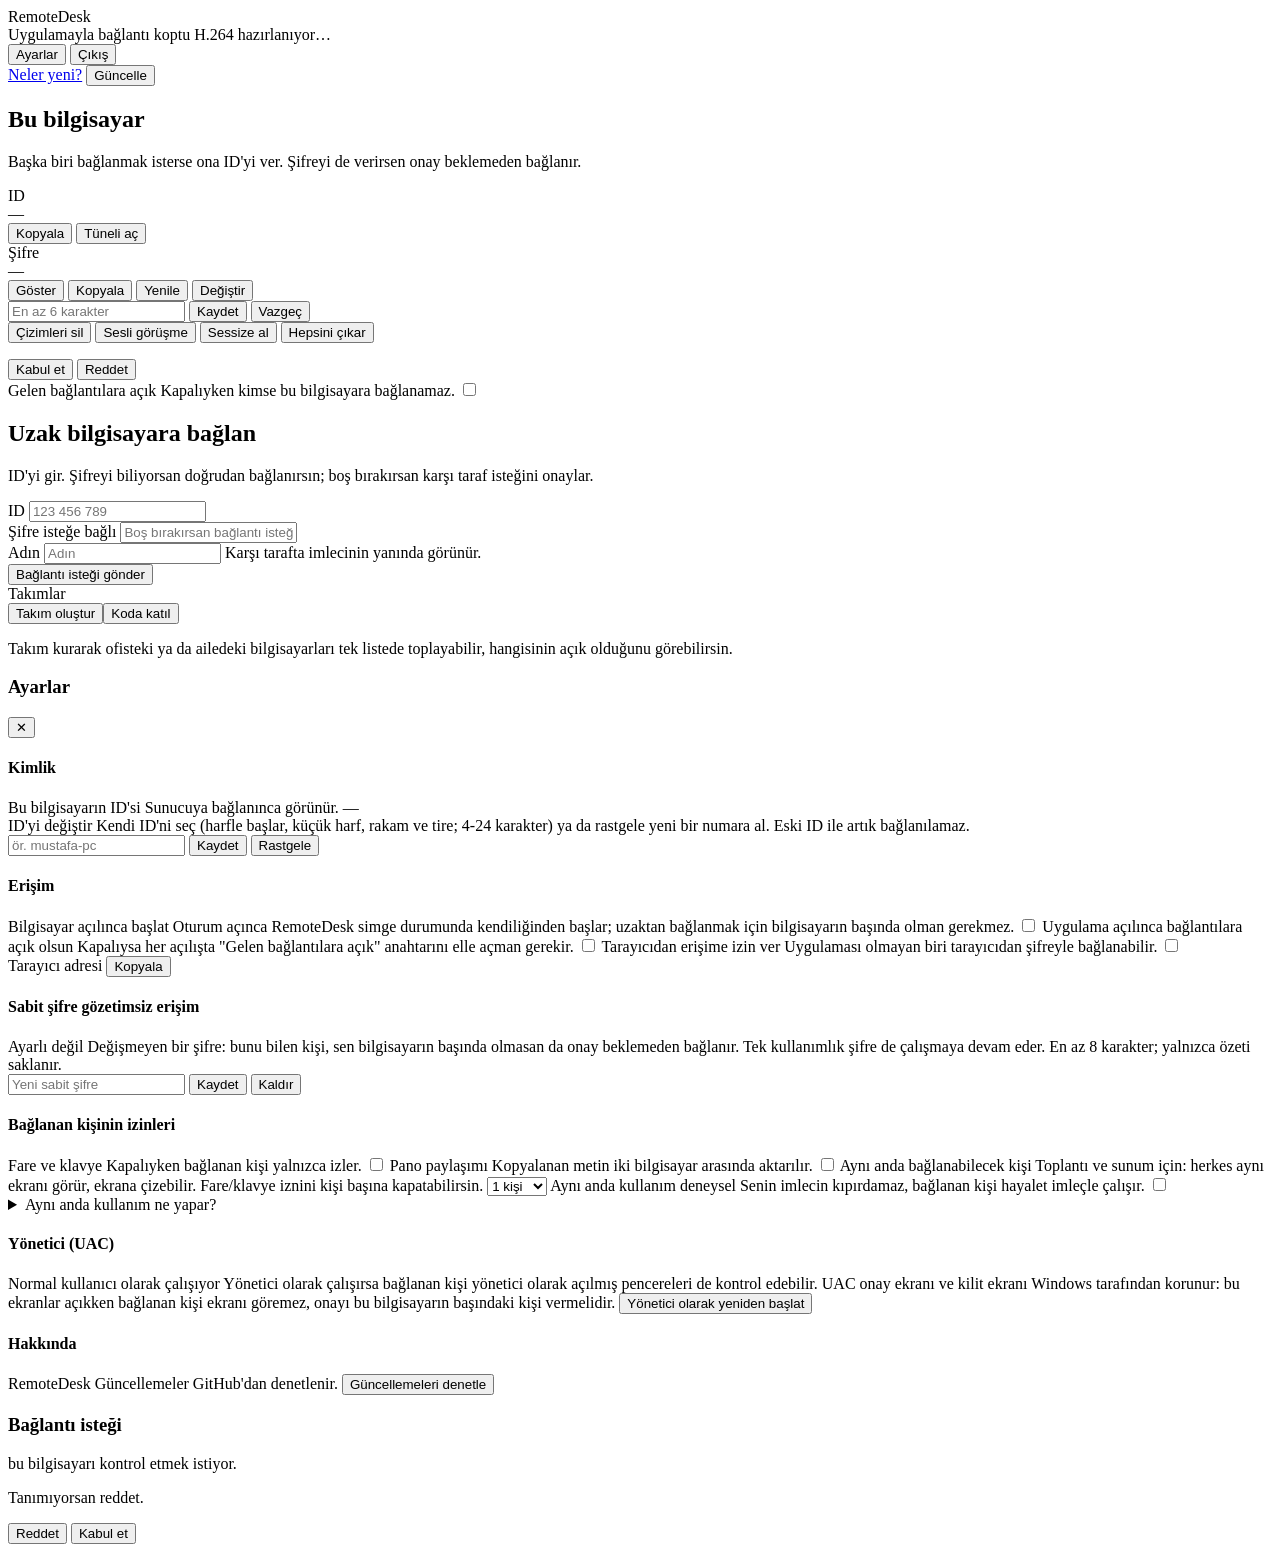
==== web/index.html @ 8ed0c0fc "Bilgisayar açılınca başlat ayarı (Windows: kullanıcı Run anahtarı, macOS: LaunchAgent; simge durumun" ====
<!doctype html>
<html lang="tr">
<head>
  <meta charset="utf-8">
  <meta name="viewport" content="width=device-width, initial-scale=1">
  <title>RemoteDesk</title>
  <link rel="stylesheet" href="style.css">
  <script src="titlebar.js"></script>
</head>
<body class="app">
  <header class="top" data-titlebar>
    <div class="brand"><span class="logo"></span>RemoteDesk</div>
    <div class="top-status">
      <span class="pill"><span id="tunDot" class="dot busy"></span><span id="tunMsg">Başlatılıyor…</span></span>
      <span class="pill"><span id="vidDot" class="dot busy"></span><span id="vidMsg">H.264 hazırlanıyor…</span></span>
    </div>
    <button id="openSettings" class="small">Ayarlar</button>
    <button id="quit" class="ghost small">Çıkış</button>
  </header>

  <div id="updateBar" class="updbar hidden">
    <span id="updText"></span>
    <span class="spacer"></span>
    <a id="updNotes" href="#" target="_blank" rel="noopener">Neler yeni?</a>
    <button id="updInstall" class="primary small">Güncelle</button>
  </div>

  <main class="grid">
    <!-- ---- bu bilgisayar ---- -->
    <section class="card">
      <div class="card-head">
        <h2>Bu bilgisayar</h2>
        <p>Başka biri bağlanmak isterse ona ID'yi ver. Şifreyi de verirsen onay beklemeden bağlanır.</p>
      </div>

      <div class="cred">
        <div class="cred-label">ID</div>
        <div class="cred-row">
          <span id="myId" class="cred-value mono">—</span>
          <div class="cred-actions">
            <button class="small" id="idCopy">Kopyala</button>
            <button class="small" id="tunBtn">Tüneli aç</button>
          </div>
        </div>
        <div id="idHint" class="hint"></div>
      </div>

      <div class="cred">
        <div class="cred-label">Şifre</div>
        <div class="cred-row">
          <span id="myPw" class="cred-value mono">—</span>
          <div class="cred-actions">
            <button class="small" id="pwShow">Göster</button>
            <button class="small" id="pwCopy">Kopyala</button>
            <button class="small" id="pwNew" title="Yeni rastgele şifre üret">Yenile</button>
            <button class="small" id="pwEdit" title="Kendi şifreni belirle">Değiştir</button>
          </div>
        </div>
        <form id="pwForm" class="pwform hidden">
          <input id="pwInput" type="text" minlength="6" placeholder="En az 6 karakter" autocomplete="off">
          <button class="primary small" type="submit">Kaydet</button>
          <button class="ghost small" type="button" id="pwCancel">Vazgeç</button>
        </form>
      </div>

      <div id="warnings"></div>

      <div id="sessionBox" class="session hidden">
        <div class="session-head">
          <span class="dot ok"></span>
          <span id="sessTitle" class="session-title"></span>
          <span class="spacer"></span>
          <button id="inkClear" class="small" title="Bağlananların ekrana çizdiklerini sil">Çizimleri sil</button>
          <button id="hCall" class="small" title="Bağlı herkesle sesli konuş (toplantı)">Sesli görüşme</button>
          <button id="hMute" class="small hidden">Sessize al</button>
          <button id="kick" class="danger small">Hepsini çıkar</button>
        </div>
        <ul id="sessList" class="sess-list"></ul>
        <div id="hCallBar" class="callbar inbox hidden">
          <span id="hCallText"></span>
          <span class="spacer"></span>
          <span class="call-btns"><button id="hAccept" class="primary small">Kabul et</button>
          <button id="hReject" class="small">Reddet</button></span>
        </div>
      </div>

      <div class="rows">
        <label class="row">
          <span class="row-text">
            <span class="row-title">Gelen bağlantılara açık</span>
            <span class="row-hint" id="onlineHint">Kapalıyken kimse bu bilgisayara bağlanamaz.</span>
          </span>
          <input type="checkbox" class="switch" id="online">
        </label>
      </div>
    </section>

    <!-- ---- uzak bilgisayar ---- -->
    <section class="card">
      <div class="card-head">
        <h2>Uzak bilgisayara bağlan</h2>
        <p>ID'yi gir. Şifreyi biliyorsan doğrudan bağlanırsın; boş bırakırsan karşı taraf isteğini onaylar.</p>
      </div>
      <form id="connectForm" class="form" autocomplete="off">
        <div class="field">
          <label for="remoteId">ID</label>
          <input id="remoteId" type="text" placeholder="123 456 789" spellcheck="false" required>
        </div>
        <div class="field">
          <label for="remotePw">Şifre <span class="opt">isteğe bağlı</span></label>
          <input id="remotePw" type="password" placeholder="Boş bırakırsan bağlantı isteği gider" autocomplete="off">
        </div>
        <div class="field">
          <label for="myName">Adın</label>
          <input id="myName" type="text" maxlength="32" spellcheck="false" placeholder="Adın">
          <span class="hint">Karşı tarafta imlecinin yanında görünür.</span>
        </div>
        <button class="primary block" type="submit" id="connectBtn">Bağlantı isteği gönder</button>
        <div id="connectErr" class="error-text"></div>
      </form>
      <div id="peers" class="peers"></div>
    </section>
  </main>

  <!-- ---- ayarlar ---- -->
  <div id="settings" class="modal hidden">
    <div class="dialog sheet" role="dialog" aria-labelledby="setTitle">
      <div class="sheet-head">
        <h3 id="setTitle">Ayarlar</h3>
        <button id="closeSettings" class="icon" title="Kapat (Esc)">✕</button>
      </div>
      <div class="sheet-body">

        <section class="set">
          <h4>Kimlik</h4>
          <div class="rows">
            <div class="row static">
              <span class="row-text">
                <span class="row-title">Bu bilgisayarın ID'si</span>
                <span class="row-hint" id="setIdHint">Sunucuya bağlanınca görünür.</span>
              </span>
              <span id="setId" class="mono strong">—</span>
            </div>
            <form class="row static col" id="renameForm">
              <span class="row-text">
                <span class="row-title">ID'yi değiştir</span>
                <span class="row-hint">Kendi ID'ni seç (harfle başlar, küçük harf, rakam ve tire; 4-24 karakter) ya da rastgele yeni bir numara al. Eski ID ile artık bağlanılamaz.</span>
              </span>
              <div class="inline">
                <input id="renameInput" type="text" placeholder="ör. mustafa-pc" spellcheck="false" autocomplete="off" maxlength="24">
                <button class="small" type="submit">Kaydet</button>
                <button class="small ghost" type="button" id="renameRandom">Rastgele</button>
              </div>
            </form>
          </div>
        </section>

        <section class="set">
          <h4>Erişim</h4>
          <div class="rows">
            <label class="row">
              <span class="row-text">
                <span class="row-title">Bilgisayar açılınca başlat</span>
                <span class="row-hint">Oturum açınca RemoteDesk simge durumunda kendiliğinden başlar; uzaktan bağlanmak için bilgisayarın başında olman gerekmez.</span>
              </span>
              <input type="checkbox" class="switch" id="autoStart">
            </label>
            <label class="row">
              <span class="row-text">
                <span class="row-title">Uygulama açılınca bağlantılara açık olsun</span>
                <span class="row-hint">Kapalıysa her açılışta "Gelen bağlantılara açık" anahtarını elle açman gerekir.</span>
              </span>
              <input type="checkbox" class="switch" id="onlineAtStart">
            </label>
            <label class="row">
              <span class="row-text">
                <span class="row-title">Tarayıcıdan erişime izin ver</span>
                <span class="row-hint" id="browserHint">Uygulaması olmayan biri tarayıcıdan şifreyle bağlanabilir.</span>
              </span>
              <input type="checkbox" class="switch" id="allowBrowser">
            </label>
            <div class="row static hidden" id="browserLinkRow">
              <span class="row-text">
                <span class="row-title">Tarayıcı adresi</span>
                <span class="row-hint mono" id="browserLink"></span>
              </span>
              <button class="small" id="browserCopy" type="button">Kopyala</button>
            </div>
          </div>
        </section>

        <section class="set">
          <h4>Sabit şifre <span class="muted small-n">gözetimsiz erişim</span></h4>
          <div class="rows">
            <form class="row static col" id="fixedForm">
              <span class="row-text">
                <span class="row-title" id="fixedState">Ayarlı değil</span>
                <span class="row-hint">Değişmeyen bir şifre: bunu bilen kişi, sen bilgisayarın başında olmasan da onay beklemeden bağlanır. Tek kullanımlık şifre de çalışmaya devam eder. En az 8 karakter; yalnızca özeti saklanır.</span>
              </span>
              <div class="inline">
                <input id="fixedInput" type="password" placeholder="Yeni sabit şifre" autocomplete="new-password" minlength="8">
                <button class="small" type="submit" id="fixedSave">Kaydet</button>
                <button class="small danger hidden" type="button" id="fixedRemove">Kaldır</button>
              </div>
            </form>
          </div>
        </section>

        <section class="set">
          <h4>Bağlanan kişinin izinleri</h4>
          <div class="rows">
            <label class="row">
              <span class="row-text">
                <span class="row-title">Fare ve klavye</span>
                <span class="row-hint">Kapalıyken bağlanan kişi yalnızca izler.</span>
              </span>
              <input type="checkbox" class="switch" id="allowControl">
            </label>
            <label class="row">
              <span class="row-text">
                <span class="row-title">Pano paylaşımı</span>
                <span class="row-hint">Kopyalanan metin iki bilgisayar arasında aktarılır.</span>
              </span>
              <input type="checkbox" class="switch" id="allowClipboard">
            </label>
            <label class="row">
              <span class="row-text">
                <span class="row-title">Aynı anda bağlanabilecek kişi</span>
                <span class="row-hint">Toplantı ve sunum için: herkes aynı ekranı görür, ekrana çizebilir. Fare/klavye iznini kişi başına kapatabilirsin.</span>
              </span>
              <select id="maxViewers" class="compact">
                <option value="1">1 kişi</option>
                <option value="2">2 kişi</option>
                <option value="3">3 kişi</option>
                <option value="5">5 kişi</option>
                <option value="8">8 kişi</option>
                <option value="10">10 kişi</option>
              </select>
            </label>
            <label class="row">
              <span class="row-text">
                <span class="row-title">Aynı anda kullanım <span class="tag">deneysel</span></span>
                <span class="row-hint">Senin imlecin kıpırdamaz, bağlanan kişi hayalet imleçle çalışır.</span>
              </span>
              <input type="checkbox" class="switch" id="concurrent">
            </label>
          </div>
          <details class="explain">
            <summary>Aynı anda kullanım ne yapar?</summary>
            <p><b>Kapalıyken:</b> tek, ortak imleç vardır. Sen fareye veya klavyeye dokunduğun anda bağlanan kişinin girişi <b>1 saniye bekletilir</b> ve imlecinin nerede kaldığı adıyla gösterilir.</p>
            <p><b>Açıkken:</b> senin imlecin <b>hiç kıpırdamaz</b>. Bağlanan kişi ekranda adıyla birlikte kendi <b>hayalet imleciyle</b> çalışır; tıkladığı pencereye doğrudan komut gönderilir.</p>
            <p><b>Hayalet imleçle çalışanlar:</b> klasik uygulamalarda tıklama, yazı yazma, Enter / Backspace / ok tuşları, kaydırma.</p>
            <p><b>Çalışmayanlar:</b> tarayıcılar ve Electron uygulamaları, kısayollar, sürükleme, sağ tık menüleri, oyunlar, yönetici olarak çalışan programlar.</p>
          </details>
        </section>

        <section class="set" id="adminSection">
          <h4>Yönetici (UAC)</h4>
          <div class="rows">
            <div class="row static">
              <span class="row-text">
                <span class="row-title" id="adminState">Normal kullanıcı olarak çalışıyor</span>
                <span class="row-hint">Yönetici olarak çalışırsa bağlanan kişi yönetici olarak açılmış pencereleri de kontrol edebilir. UAC onay ekranı ve kilit ekranı Windows tarafından korunur: bu ekranlar açıkken bağlanan kişi ekranı göremez, onayı bu bilgisayarın başındaki kişi vermelidir.</span>
              </span>
              <button class="small" id="elevate" type="button">Yönetici olarak yeniden başlat</button>
            </div>
          </div>
        </section>

        <section class="set">
          <h4>Hakkında</h4>
          <div class="rows">
            <div class="row static">
              <span class="row-text">
                <span class="row-title">RemoteDesk <span id="appVersion"></span></span>
                <span class="row-hint" id="updState">Güncellemeler GitHub'dan denetlenir.</span>
              </span>
              <button class="small" id="updCheck" type="button">Güncellemeleri denetle</button>
            </div>
          </div>
        </section>
      </div>
    </div>
  </div>

  <div id="modal" class="modal hidden">
    <div class="dialog">
      <h3>Bağlantı isteği</h3>
      <p><b id="reqName"></b> <span id="reqRemote" class="muted mono"></span> bu bilgisayarı kontrol etmek istiyor.</p>
      <p class="muted">Tanımıyorsan reddet.</p>
      <div class="bar-timer"><div id="reqBar"></div></div>
      <div class="dialog-actions">
        <button id="reject">Reddet</button>
        <button id="accept" class="primary">Kabul et</button>
      </div>
    </div>
  </div>

  <div id="toast" class="toast"></div>
  <script src="rtc.js"></script>
  <script src="app.js"></script>
</body>
</html>
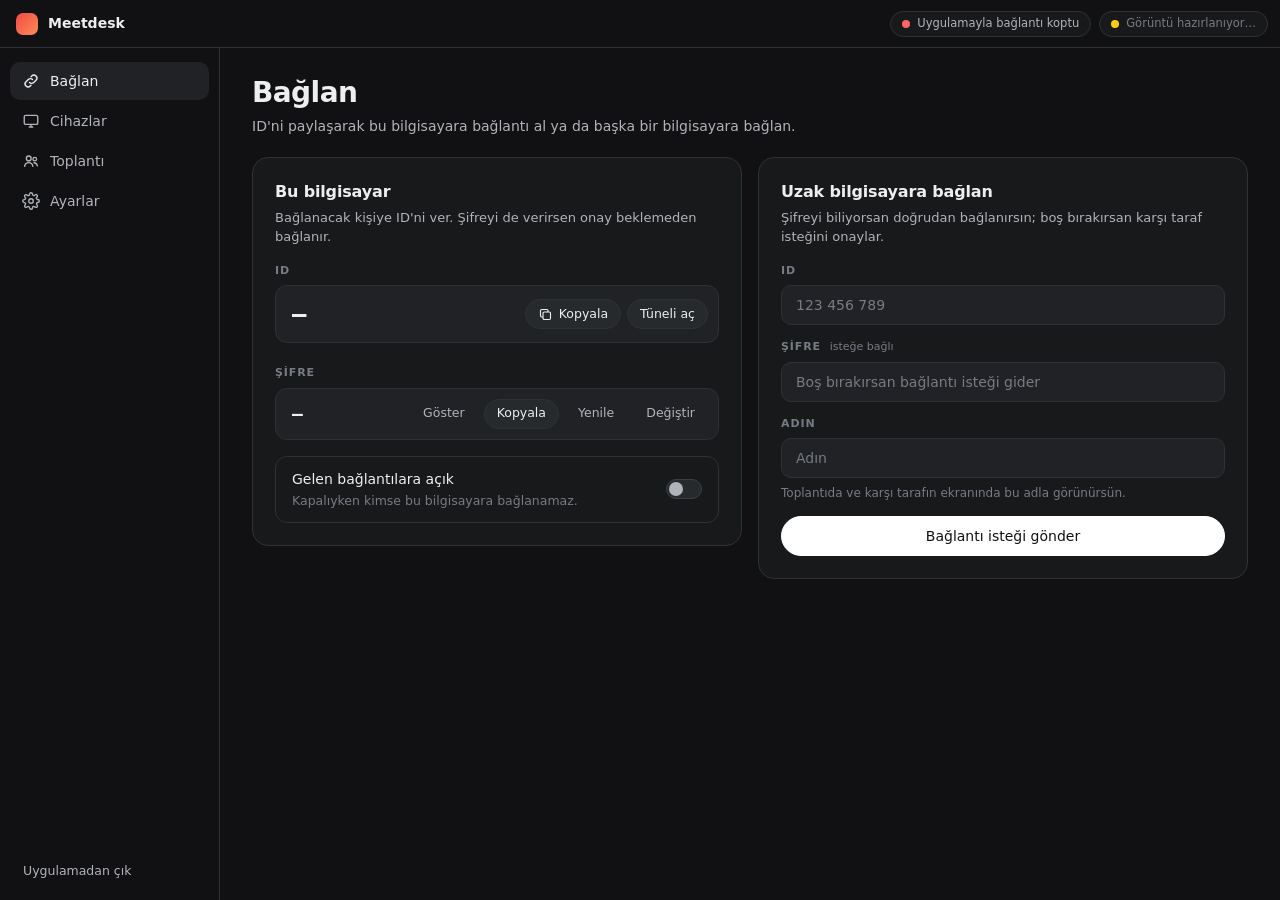
==== commit cb3d291c: "Arayüz yenilendi (Meetdesk): sol menülü düzen (Bağlan, Cihazlar, Toplantı, Ayarlar), dar pencerede a" ====
--- a/web/index.html
+++ b/web/index.html
@@ -3,289 +3,427 @@
 <head>
   <meta charset="utf-8">
   <meta name="viewport" content="width=device-width, initial-scale=1">
-  <title>RemoteDesk</title>
+  <title>Meetdesk</title>
   <link rel="stylesheet" href="style.css">
   <script src="titlebar.js"></script>
 </head>
 <body class="app">
+  <svg width="0" height="0" style="position:absolute" aria-hidden="true">
+    <defs>
+      <symbol id="i-link" viewBox="0 0 24 24"><path d="M10 14a4 4 0 005.66 0l3-3a4 4 0 00-5.66-5.66l-1 1M14 10a4 4 0 00-5.66 0l-3 3a4 4 0 005.66 5.66l1-1" fill="none" stroke="currentColor" stroke-width="1.8" stroke-linecap="round"/></symbol>
+      <symbol id="i-devices" viewBox="0 0 24 24"><g fill="none" stroke="currentColor" stroke-width="1.8" stroke-linejoin="round"><rect x="3" y="4.5" width="18" height="12" rx="2"/><path d="M9 20h6M12 16.5V20"/></g></symbol>
+      <symbol id="i-meet" viewBox="0 0 24 24"><g fill="none" stroke="currentColor" stroke-width="1.8" stroke-linecap="round"><circle cx="9" cy="8.5" r="3.2"/><path d="M3.5 19c.6-3 2.8-4.8 5.5-4.8s4.9 1.8 5.5 4.8"/><circle cx="17" cy="9.5" r="2.4"/><path d="M16 14.3c2.3.1 4 1.6 4.5 4.2"/></g></symbol>
+      <symbol id="i-gear" viewBox="0 0 24 24"><g fill="none" stroke="currentColor" stroke-width="1.8"><circle cx="12" cy="12" r="3"/><path d="M19.4 15a1.7 1.7 0 00.3 1.8l.1.1a2 2 0 11-2.8 2.8l-.1-.1a1.7 1.7 0 00-1.8-.3 1.7 1.7 0 00-1 1.5V21a2 2 0 11-4 0v-.1a1.7 1.7 0 00-1.1-1.5 1.7 1.7 0 00-1.8.3l-.1.1a2 2 0 11-2.8-2.8l.1-.1a1.7 1.7 0 00.3-1.8 1.7 1.7 0 00-1.5-1H3a2 2 0 110-4h.1a1.7 1.7 0 001.5-1.1 1.7 1.7 0 00-.3-1.8l-.1-.1a2 2 0 112.8-2.8l.1.1a1.7 1.7 0 001.8.3H9a1.7 1.7 0 001-1.5V3a2 2 0 114 0v.1a1.7 1.7 0 001 1.5 1.7 1.7 0 001.8-.3l.1-.1a2 2 0 112.8 2.8l-.1.1a1.7 1.7 0 00-.3 1.8V9a1.7 1.7 0 001.5 1H21a2 2 0 110 4h-.1a1.7 1.7 0 00-1.5 1z"/></g></symbol>
+      <symbol id="i-copy" viewBox="0 0 24 24"><g fill="none" stroke="currentColor" stroke-width="1.8"><rect x="8" y="8" width="12" height="12" rx="2"/><path d="M16 8V6a2 2 0 00-2-2H6a2 2 0 00-2 2v8a2 2 0 002 2h2"/></g></symbol>
+      <symbol id="i-send" viewBox="0 0 24 24"><path d="M4 12l16-8-6 16-2.5-6.5L4 12z" fill="none" stroke="currentColor" stroke-width="1.8" stroke-linejoin="round"/></symbol>
+      <symbol id="i-file" viewBox="0 0 24 24"><g fill="none" stroke="currentColor" stroke-width="1.8" stroke-linejoin="round"><path d="M14 3H7a2 2 0 00-2 2v14a2 2 0 002 2h10a2 2 0 002-2V8z"/><path d="M14 3v5h5M12 18v-6M9 15l3-3 3 3"/></g></symbol>
+      <symbol id="i-chat" viewBox="0 0 24 24"><path d="M20 15a2 2 0 01-2 2H8l-4 4V6a2 2 0 012-2h12a2 2 0 012 2z" fill="none" stroke="currentColor" stroke-width="1.8" stroke-linejoin="round"/></symbol>
+    </defs>
+  </svg>
+
   <header class="top" data-titlebar>
-    <div class="brand"><span class="logo"></span>RemoteDesk</div>
-    <div class="top-status">
-      <span class="pill"><span id="tunDot" class="dot busy"></span><span id="tunMsg">Başlatılıyor…</span></span>
-      <span class="pill"><span id="vidDot" class="dot busy"></span><span id="vidMsg">H.264 hazırlanıyor…</span></span>
-    </div>
-    <button id="openSettings" class="small">Ayarlar</button>
-    <button id="quit" class="ghost small">Çıkış</button>
+    <div class="brand"><span class="logo"></span>Meetdesk</div>
+    <span class="pill" id="netPill" title=""><span id="tunDot" class="dot busy"></span><span id="tunMsg">Başlatılıyor…</span></span>
+    <span class="pill subtle" id="vidPill"><span id="vidDot" class="dot busy"></span><span id="vidMsg">Görüntü hazırlanıyor…</span></span>
   </header>
 
-  <div id="updateBar" class="updbar hidden">
-    <span id="updText"></span>
-    <span class="spacer"></span>
-    <a id="updNotes" href="#" target="_blank" rel="noopener">Neler yeni?</a>
-    <button id="updInstall" class="primary small">Güncelle</button>
+  <div class="shell">
+    <nav class="side" aria-label="Bölümler">
+      <a href="#home" class="nav" data-page="home"><svg><use href="#i-link"/></svg><span>Bağlan</span></a>
+      <a href="#devices" class="nav" data-page="devices"><svg><use href="#i-devices"/></svg><span>Cihazlar</span></a>
+      <a href="#meeting" class="nav" data-page="meeting"><svg><use href="#i-meet"/></svg><span>Toplantı</span><b id="navMeetCount" class="count hidden"></b></a>
+      <a href="#settings" class="nav" data-page="settings"><svg><use href="#i-gear"/></svg><span>Ayarlar</span><b id="navUpd" class="count dot-count hidden"></b></a>
+      <div class="side-foot">
+        <button id="quit" class="ghost small" type="button">Uygulamadan çık</button>
+      </div>
+    </nav>
+
+    <main class="content">
+      <div id="updateBar" class="updbar hidden">
+        <span id="updText"></span>
+        <span class="spacer"></span>
+        <a id="updNotes" href="#" target="_blank" rel="noopener">Neler yeni?</a>
+        <button id="updInstall" class="primary small">Güncelle</button>
+      </div>
+
+      <!-- ================= BAĞLAN ================= -->
+      <section class="page" id="page-home">
+        <div class="page-head">
+          <div>
+            <h1>Bağlan</h1>
+            <p class="lead">ID'ni paylaşarak bu bilgisayara bağlantı al ya da başka bir bilgisayara bağlan.</p>
+          </div>
+        </div>
+        <div class="cols">
+          <section class="card">
+            <div class="card-head">
+              <div>
+                <h2>Bu bilgisayar</h2>
+                <p>Bağlanacak kişiye ID'ni ver. Şifreyi de verirsen onay beklemeden bağlanır.</p>
+              </div>
+            </div>
+            <div class="cred">
+              <div class="cred-label">ID</div>
+              <div class="cred-row big">
+                <span id="myId" class="cred-value mono">—</span>
+                <div class="cred-actions">
+                  <button class="small" id="idCopy" title="ID'yi kopyala"><svg class="ic"><use href="#i-copy"/></svg>Kopyala</button>
+                  <button class="small" id="tunBtn">Tüneli aç</button>
+                </div>
+              </div>
+              <div id="idHint" class="hint"></div>
+            </div>
+            <div class="cred">
+              <div class="cred-label">Şifre</div>
+              <div class="cred-row">
+                <span id="myPw" class="cred-value mono">—</span>
+                <div class="cred-actions">
+                  <button class="small ghost" id="pwShow">Göster</button>
+                  <button class="small" id="pwCopy">Kopyala</button>
+                  <button class="small ghost" id="pwNew" title="Yeni rastgele şifre üret">Yenile</button>
+                  <button class="small ghost" id="pwEdit" title="Kendi şifreni belirle">Değiştir</button>
+                </div>
+              </div>
+              <form id="pwForm" class="pwform hidden">
+                <input id="pwInput" type="text" minlength="6" placeholder="En az 6 karakter" autocomplete="off">
+                <button class="primary small" type="submit">Kaydet</button>
+                <button class="ghost small" type="button" id="pwCancel">Vazgeç</button>
+              </form>
+            </div>
+            <div id="warnings"></div>
+            <div class="rows">
+              <label class="row">
+                <span class="row-text">
+                  <span class="row-title">Gelen bağlantılara açık</span>
+                  <span class="row-hint" id="onlineHint">Kapalıyken kimse bu bilgisayara bağlanamaz.</span>
+                </span>
+                <input type="checkbox" class="switch" id="online">
+              </label>
+            </div>
+          </section>
+
+          <section class="card">
+            <div class="card-head">
+              <div>
+                <h2>Uzak bilgisayara bağlan</h2>
+                <p>Şifreyi biliyorsan doğrudan bağlanırsın; boş bırakırsan karşı taraf isteğini onaylar.</p>
+              </div>
+            </div>
+            <form id="connectForm" class="form" autocomplete="off">
+              <div class="field">
+                <label for="remoteId">ID</label>
+                <input id="remoteId" type="text" placeholder="123 456 789" spellcheck="false" required>
+              </div>
+              <div class="field">
+                <label for="remotePw">Şifre <span class="opt">isteğe bağlı</span></label>
+                <input id="remotePw" type="password" placeholder="Boş bırakırsan bağlantı isteği gider" autocomplete="off">
+              </div>
+              <div class="field">
+                <label for="myName">Adın</label>
+                <input id="myName" type="text" maxlength="32" spellcheck="false" placeholder="Adın">
+                <span class="hint">Toplantıda ve karşı tarafın ekranında bu adla görünürsün.</span>
+              </div>
+              <button class="primary block" type="submit" id="connectBtn">Bağlantı isteği gönder</button>
+              <div id="connectErr" class="error-text"></div>
+            </form>
+            <div id="recentBox" class="recent hidden">
+              <div class="sub-head"><span>Son bağlantılar</span><a href="#devices" class="link">Tüm cihazlar</a></div>
+              <div id="recentList" class="peers"></div>
+            </div>
+          </section>
+        </div>
+      </section>
+
+      <!-- ================= CİHAZLAR ================= -->
+      <section class="page" id="page-devices">
+        <div class="page-head">
+          <div>
+            <h1>Cihazlar</h1>
+            <p class="lead">Bağlandığın bilgisayarlar, gruplar ve takımlar. Bir cihaza tıklayınca bağlanma formuna gelir.</p>
+          </div>
+          <div class="page-acts" id="teamActs">
+            <button class="small" id="teamCreateBtn" type="button">Takım oluştur</button>
+            <button class="small" id="teamJoinBtn" type="button">Koda katıl</button>
+          </div>
+        </div>
+        <div id="devicesEmpty" class="empty hidden">
+          <svg class="empty-ic"><use href="#i-devices"/></svg>
+          <div class="empty-title">Henüz kayıtlı cihaz yok</div>
+          <div class="empty-text" id="devicesEmptyText">Bir bilgisayara bağlandığında burada listelenir. Takım kurarak ekibinin bilgisayarlarını tek listede toplayabilirsin.</div>
+        </div>
+        <div id="peers" class="peers card plain"></div>
+      </section>
+
+      <!-- ================= TOPLANTI ================= -->
+      <section class="page" id="page-meeting">
+        <div class="page-head">
+          <div>
+            <h1>Toplantı</h1>
+            <p class="lead" id="meetLead">Bu bilgisayara bağlı olanlar, sohbet, ekran ve dosya paylaşımı.</p>
+          </div>
+          <div class="page-acts">
+            <button class="small hidden" id="openMain" type="button">Ana pencereyi aç</button>
+          </div>
+        </div>
+
+        <div id="meetEmpty" class="empty">
+          <svg class="empty-ic"><use href="#i-meet"/></svg>
+          <div class="empty-title">Şu an kimse bağlı değil</div>
+          <div class="empty-text">ID'ni paylaştığın kişiler bağlanınca burada görünür; aynı anda birden fazla kişi bağlanabilir.</div>
+          <a href="#home" class="button-link">ID'mi göster</a>
+        </div>
+
+        <div id="sessionBox" class="meet hidden">
+          <div id="stageBar" class="banner hidden">
+            <span class="dot ok"></span><span id="stageText"></span>
+            <span class="spacer"></span>
+            <button class="small" id="stageStop" type="button">Paylaşımı bitir</button>
+          </div>
+          <div id="hCallBar" class="banner call hidden">
+            <span id="hCallText"></span>
+            <span class="spacer"></span>
+            <span class="call-btns"><button id="hAccept" class="primary small">Kabul et</button>
+            <button id="hReject" class="small">Reddet</button></span>
+          </div>
+
+          <div class="meet-grid">
+            <div class="meet-col">
+              <section class="card">
+                <div class="card-head">
+                  <div><h2 id="sessTitle">Bağlı olanlar</h2></div>
+                  <button id="kick" class="danger small" type="button">Hepsini çıkar</button>
+                </div>
+                <ul id="sessList" class="people"></ul>
+              </section>
+
+              <section class="card">
+                <div class="card-head"><div><h2>Araçlar</h2></div></div>
+                <div class="rows">
+                  <div class="row static" id="voiceRow">
+                    <span class="row-text">
+                      <span class="row-title">Sesli görüşme</span>
+                      <span class="row-hint">Bağlı herkesle konuş; herkes herkesi duyar.</span>
+                    </span>
+                    <span class="row-acts">
+                      <button id="hMute" class="small hidden" type="button">Sessize al</button>
+                      <button id="hCall" class="small" type="button">Görüşmeyi başlat</button>
+                    </span>
+                  </div>
+                  <label class="row">
+                    <span class="row-text">
+                      <span class="row-title">Gizlilik modu</span>
+                      <span class="row-hint" id="privacyHint">Bu bilgisayarın ekranı kararır; bağlananlar görmeye devam eder. Kapatmak için Ctrl+Alt+Shift+P.</span>
+                    </span>
+                    <input type="checkbox" class="switch" id="privacySw">
+                  </label>
+                  <div class="row static">
+                    <span class="row-text">
+                      <span class="row-title">Ekrandaki çizimler</span>
+                      <span class="row-hint">Bağlananların ekrana çizdiklerini herkes için sil.</span>
+                    </span>
+                    <button id="inkClear" class="small" type="button">Sil</button>
+                  </div>
+                  <div class="row static">
+                    <span class="row-text">
+                      <span class="row-title">Dosya gönder</span>
+                      <span class="row-hint">Bağlı herkese gider. Buraya sürükleyip de bırakabilirsin.</span>
+                    </span>
+                    <button id="fileBtn" class="small" type="button"><svg class="ic"><use href="#i-file"/></svg>Dosya seç</button>
+                    <input type="file" id="fileInput" multiple hidden>
+                  </div>
+                </div>
+                <div id="recvBox" class="recv hidden">
+                  <div class="sub-head"><span>Alınan dosyalar</span><a href="#" class="link" id="recvFolder">Klasörü aç</a></div>
+                  <ul id="recvList" class="recv-list"></ul>
+                </div>
+              </section>
+            </div>
+
+            <section class="card chat-card">
+              <div class="card-head"><div><h2>Sohbet</h2></div></div>
+              <div id="chatList" class="chat-list" aria-live="polite"></div>
+              <form id="chatForm" class="chat-form" autocomplete="off">
+                <input id="chatInput" type="text" maxlength="2000" placeholder="Herkese mesaj yaz…">
+                <button class="primary icon-btn" type="submit" title="Gönder" aria-label="Gönder"><svg class="ic"><use href="#i-send"/></svg></button>
+              </form>
+            </section>
+          </div>
+          <div id="dropZone" class="dropzone hidden"><div>Bırak, bağlı herkese gönderilsin</div></div>
+        </div>
+      </section>
+
+      <!-- ================= AYARLAR ================= -->
+      <section class="page" id="page-settings">
+        <div class="page-head">
+          <div>
+            <h1>Ayarlar</h1>
+            <p class="lead">Bu bilgisayarın kimliği, erişimi ve bağlananların izinleri.</p>
+          </div>
+        </div>
+        <div class="settings">
+          <section class="card">
+            <div class="card-head"><div><h2>Kimlik</h2><p>Başkalarının bu bilgisayara bağlanmak için kullandığı ID.</p></div></div>
+            <div class="rows">
+              <div class="row static">
+                <span class="row-text">
+                  <span class="row-title">Bu bilgisayarın ID'si</span>
+                  <span class="row-hint" id="setIdHint">Sunucuya bağlanınca görünür.</span>
+                </span>
+                <span id="setId" class="mono strong">—</span>
+              </div>
+              <form class="row static col" id="renameForm">
+                <span class="row-text">
+                  <span class="row-title">ID'yi değiştir</span>
+                  <span class="row-hint">Kendi ID'ni seç (harfle başlar; küçük harf, rakam ve tire; 4-24 karakter) ya da rastgele yeni bir numara al. Eski ID ile artık bağlanılamaz.</span>
+                </span>
+                <div class="inline">
+                  <input id="renameInput" type="text" placeholder="ör. mustafa-pc" spellcheck="false" autocomplete="off" maxlength="24">
+                  <button class="small" type="submit">Kaydet</button>
+                  <button class="small ghost" type="button" id="renameRandom">Rastgele</button>
+                </div>
+              </form>
+            </div>
+          </section>
+
+          <section class="card">
+            <div class="card-head"><div><h2>Erişim</h2><p>Bu bilgisayara ne zaman ve nasıl bağlanılabileceği.</p></div></div>
+            <div class="rows">
+              <label class="row">
+                <span class="row-text">
+                  <span class="row-title">Bilgisayar açılınca başlat</span>
+                  <span class="row-hint">Oturum açınca Meetdesk arka planda başlar (saatin yanındaki simge); bilgisayarın başında olman gerekmez.</span>
+                </span>
+                <input type="checkbox" class="switch" id="autoStart">
+              </label>
+              <label class="row">
+                <span class="row-text">
+                  <span class="row-title">Uygulama açılınca bağlantılara açık olsun</span>
+                  <span class="row-hint">Kapalıysa her açılışta "Gelen bağlantılara açık" anahtarını elle açman gerekir.</span>
+                </span>
+                <input type="checkbox" class="switch" id="onlineAtStart">
+              </label>
+              <label class="row">
+                <span class="row-text">
+                  <span class="row-title">Tarayıcıdan erişime izin ver</span>
+                  <span class="row-hint" id="browserHint">Uygulaması olmayan biri tarayıcıdan şifreyle bağlanabilir.</span>
+                </span>
+                <input type="checkbox" class="switch" id="allowBrowser">
+              </label>
+              <div class="row static hidden" id="browserLinkRow">
+                <span class="row-text">
+                  <span class="row-title">Tarayıcı adresi</span>
+                  <span class="row-hint mono" id="browserLink"></span>
+                </span>
+                <button class="small" id="browserCopy" type="button">Kopyala</button>
+              </div>
+            </div>
+          </section>
+
+          <section class="card">
+            <div class="card-head"><div><h2>Sabit şifre</h2><p>Gözetimsiz erişim: bilgisayarın başında olmasan da bağlanılabilir.</p></div></div>
+            <div class="rows">
+              <form class="row static col" id="fixedForm">
+                <span class="row-text">
+                  <span class="row-title" id="fixedState">Ayarlı değil</span>
+                  <span class="row-hint">Bu şifreyi bilen kişi onay beklemeden bağlanır. Tek kullanımlık şifre de çalışmaya devam eder. En az 8 karakter; yalnızca özeti saklanır.</span>
+                </span>
+                <div class="inline">
+                  <input id="fixedInput" type="password" placeholder="Yeni sabit şifre" autocomplete="new-password" minlength="8">
+                  <button class="small" type="submit" id="fixedSave">Kaydet</button>
+                  <button class="small danger hidden" type="button" id="fixedRemove">Kaldır</button>
+                </div>
+              </form>
+            </div>
+          </section>
+
+          <section class="card">
+            <div class="card-head"><div><h2>Bağlananların izinleri</h2><p>Bağlı kişiler başına fare/klavye izni Toplantı sayfasından da değiştirilebilir.</p></div></div>
+            <div class="rows">
+              <label class="row">
+                <span class="row-text">
+                  <span class="row-title">Fare ve klavye</span>
+                  <span class="row-hint">Kapalıyken bağlananlar yalnızca izler, ekrana çizer ve işaret eder.</span>
+                </span>
+                <input type="checkbox" class="switch" id="allowControl">
+              </label>
+              <label class="row">
+                <span class="row-text">
+                  <span class="row-title">Pano paylaşımı</span>
+                  <span class="row-hint">Kopyalanan metin iki bilgisayar arasında aktarılır.</span>
+                </span>
+                <input type="checkbox" class="switch" id="allowClipboard">
+              </label>
+              <label class="row">
+                <span class="row-text">
+                  <span class="row-title">Dosya alma</span>
+                  <span class="row-hint">Bağlananlar bu bilgisayara dosya gönderebilir (İndirilenler/Meetdesk klasörüne kaydedilir).</span>
+                </span>
+                <input type="checkbox" class="switch" id="allowFiles">
+              </label>
+              <label class="row">
+                <span class="row-text">
+                  <span class="row-title">Aynı anda bağlanabilecek kişi</span>
+                  <span class="row-hint">Toplantı için: herkes aynı ekranı görür, sohbet eder, ekrana çizer.</span>
+                </span>
+                <select id="maxViewers" class="compact">
+                  <option value="1">1 kişi</option>
+                  <option value="2">2 kişi</option>
+                  <option value="3">3 kişi</option>
+                  <option value="5">5 kişi</option>
+                  <option value="8">8 kişi</option>
+                  <option value="10">10 kişi</option>
+                </select>
+              </label>
+              <label class="row">
+                <span class="row-text">
+                  <span class="row-title">Aynı anda kullanım <span class="tag">deneysel</span></span>
+                  <span class="row-hint">Senin imlecin kıpırdamaz, bağlanan kişi hayalet imleçle çalışır.</span>
+                </span>
+                <input type="checkbox" class="switch" id="concurrent">
+              </label>
+            </div>
+            <details class="explain">
+              <summary>Aynı anda kullanım ne yapar?</summary>
+              <p><b>Kapalıyken:</b> tek, ortak imleç vardır. Sen fareye veya klavyeye dokunduğun anda bağlanan kişinin girişi <b>1 saniye bekletilir</b>; tıklamaya çalıştığı yerde küçük bir halka görünür, imlecinin nerede kaldığı adıyla gösterilir.</p>
+              <p><b>Açıkken:</b> senin imlecin <b>hiç kıpırdamaz</b>. Bağlanan kişi ekranda adıyla birlikte kendi <b>hayalet imleciyle</b> çalışır; tıkladığı pencereye doğrudan komut gönderilir.</p>
+              <p><b>Hayalet imleçle çalışanlar:</b> klasik uygulamalarda tıklama, yazı yazma, Enter / Backspace / ok tuşları, kaydırma.</p>
+              <p><b>Çalışmayanlar:</b> tarayıcılar ve Electron uygulamaları, kısayollar, sürükleme, sağ tık menüleri, oyunlar, yönetici olarak çalışan programlar.</p>
+            </details>
+          </section>
+
+          <section class="card" id="adminSection">
+            <div class="card-head"><div><h2>Yönetici (UAC)</h2></div></div>
+            <div class="rows">
+              <div class="row static">
+                <span class="row-text">
+                  <span class="row-title" id="adminState">Normal kullanıcı olarak çalışıyor</span>
+                  <span class="row-hint">Yönetici olarak çalışırsa bağlanan kişi yönetici olarak açılmış pencereleri de kontrol edebilir. UAC onay ekranı ve kilit ekranı Windows tarafından korunur: bu ekranlar açıkken onayı bu bilgisayarın başındaki kişi vermelidir.</span>
+                </span>
+                <button class="small" id="elevate" type="button">Yönetici olarak yeniden başlat</button>
+              </div>
+            </div>
+          </section>
+
+          <section class="card">
+            <div class="card-head"><div><h2>Hakkında</h2></div></div>
+            <div class="rows">
+              <div class="row static">
+                <span class="row-text">
+                  <span class="row-title">Meetdesk <span id="appVersion"></span></span>
+                  <span class="row-hint" id="updState">Güncellemeler GitHub'dan denetlenir.</span>
+                </span>
+                <button class="small" id="updCheck" type="button">Güncellemeleri denetle</button>
+              </div>
+            </div>
+          </section>
+        </div>
+      </section>
+    </main>
   </div>
 
-  <main class="grid">
-    <!-- ---- bu bilgisayar ---- -->
-    <section class="card">
-      <div class="card-head">
-        <h2>Bu bilgisayar</h2>
-        <p>Başka biri bağlanmak isterse ona ID'yi ver. Şifreyi de verirsen onay beklemeden bağlanır.</p>
-      </div>
-
-      <div class="cred">
-        <div class="cred-label">ID</div>
-        <div class="cred-row">
-          <span id="myId" class="cred-value mono">—</span>
-          <div class="cred-actions">
-            <button class="small" id="idCopy">Kopyala</button>
-            <button class="small" id="tunBtn">Tüneli aç</button>
-          </div>
-        </div>
-        <div id="idHint" class="hint"></div>
-      </div>
-
-      <div class="cred">
-        <div class="cred-label">Şifre</div>
-        <div class="cred-row">
-          <span id="myPw" class="cred-value mono">—</span>
-          <div class="cred-actions">
-            <button class="small" id="pwShow">Göster</button>
-            <button class="small" id="pwCopy">Kopyala</button>
-            <button class="small" id="pwNew" title="Yeni rastgele şifre üret">Yenile</button>
-            <button class="small" id="pwEdit" title="Kendi şifreni belirle">Değiştir</button>
-          </div>
-        </div>
-        <form id="pwForm" class="pwform hidden">
-          <input id="pwInput" type="text" minlength="6" placeholder="En az 6 karakter" autocomplete="off">
-          <button class="primary small" type="submit">Kaydet</button>
-          <button class="ghost small" type="button" id="pwCancel">Vazgeç</button>
-        </form>
-      </div>
-
-      <div id="warnings"></div>
-
-      <div id="sessionBox" class="session hidden">
-        <div class="session-head">
-          <span class="dot ok"></span>
-          <span id="sessTitle" class="session-title"></span>
-          <span class="spacer"></span>
-          <button id="inkClear" class="small" title="Bağlananların ekrana çizdiklerini sil">Çizimleri sil</button>
-          <button id="hCall" class="small" title="Bağlı herkesle sesli konuş (toplantı)">Sesli görüşme</button>
-          <button id="hMute" class="small hidden">Sessize al</button>
-          <button id="kick" class="danger small">Hepsini çıkar</button>
-        </div>
-        <ul id="sessList" class="sess-list"></ul>
-        <div id="hCallBar" class="callbar inbox hidden">
-          <span id="hCallText"></span>
-          <span class="spacer"></span>
-          <span class="call-btns"><button id="hAccept" class="primary small">Kabul et</button>
-          <button id="hReject" class="small">Reddet</button></span>
-        </div>
-      </div>
-
-      <div class="rows">
-        <label class="row">
-          <span class="row-text">
-            <span class="row-title">Gelen bağlantılara açık</span>
-            <span class="row-hint" id="onlineHint">Kapalıyken kimse bu bilgisayara bağlanamaz.</span>
-          </span>
-          <input type="checkbox" class="switch" id="online">
-        </label>
-      </div>
-    </section>
-
-    <!-- ---- uzak bilgisayar ---- -->
-    <section class="card">
-      <div class="card-head">
-        <h2>Uzak bilgisayara bağlan</h2>
-        <p>ID'yi gir. Şifreyi biliyorsan doğrudan bağlanırsın; boş bırakırsan karşı taraf isteğini onaylar.</p>
-      </div>
-      <form id="connectForm" class="form" autocomplete="off">
-        <div class="field">
-          <label for="remoteId">ID</label>
-          <input id="remoteId" type="text" placeholder="123 456 789" spellcheck="false" required>
-        </div>
-        <div class="field">
-          <label for="remotePw">Şifre <span class="opt">isteğe bağlı</span></label>
-          <input id="remotePw" type="password" placeholder="Boş bırakırsan bağlantı isteği gider" autocomplete="off">
-        </div>
-        <div class="field">
-          <label for="myName">Adın</label>
-          <input id="myName" type="text" maxlength="32" spellcheck="false" placeholder="Adın">
-          <span class="hint">Karşı tarafta imlecinin yanında görünür.</span>
-        </div>
-        <button class="primary block" type="submit" id="connectBtn">Bağlantı isteği gönder</button>
-        <div id="connectErr" class="error-text"></div>
-      </form>
-      <div id="peers" class="peers"></div>
-    </section>
-  </main>
-
-  <!-- ---- ayarlar ---- -->
-  <div id="settings" class="modal hidden">
-    <div class="dialog sheet" role="dialog" aria-labelledby="setTitle">
-      <div class="sheet-head">
-        <h3 id="setTitle">Ayarlar</h3>
-        <button id="closeSettings" class="icon" title="Kapat (Esc)">✕</button>
-      </div>
-      <div class="sheet-body">
-
-        <section class="set">
-          <h4>Kimlik</h4>
-          <div class="rows">
-            <div class="row static">
-              <span class="row-text">
-                <span class="row-title">Bu bilgisayarın ID'si</span>
-                <span class="row-hint" id="setIdHint">Sunucuya bağlanınca görünür.</span>
-              </span>
-              <span id="setId" class="mono strong">—</span>
-            </div>
-            <form class="row static col" id="renameForm">
-              <span class="row-text">
-                <span class="row-title">ID'yi değiştir</span>
-                <span class="row-hint">Kendi ID'ni seç (harfle başlar, küçük harf, rakam ve tire; 4-24 karakter) ya da rastgele yeni bir numara al. Eski ID ile artık bağlanılamaz.</span>
-              </span>
-              <div class="inline">
-                <input id="renameInput" type="text" placeholder="ör. mustafa-pc" spellcheck="false" autocomplete="off" maxlength="24">
-                <button class="small" type="submit">Kaydet</button>
-                <button class="small ghost" type="button" id="renameRandom">Rastgele</button>
-              </div>
-            </form>
-          </div>
-        </section>
-
-        <section class="set">
-          <h4>Erişim</h4>
-          <div class="rows">
-            <label class="row">
-              <span class="row-text">
-                <span class="row-title">Bilgisayar açılınca başlat</span>
-                <span class="row-hint">Oturum açınca RemoteDesk simge durumunda kendiliğinden başlar; uzaktan bağlanmak için bilgisayarın başında olman gerekmez.</span>
-              </span>
-              <input type="checkbox" class="switch" id="autoStart">
-            </label>
-            <label class="row">
-              <span class="row-text">
-                <span class="row-title">Uygulama açılınca bağlantılara açık olsun</span>
-                <span class="row-hint">Kapalıysa her açılışta "Gelen bağlantılara açık" anahtarını elle açman gerekir.</span>
-              </span>
-              <input type="checkbox" class="switch" id="onlineAtStart">
-            </label>
-            <label class="row">
-              <span class="row-text">
-                <span class="row-title">Tarayıcıdan erişime izin ver</span>
-                <span class="row-hint" id="browserHint">Uygulaması olmayan biri tarayıcıdan şifreyle bağlanabilir.</span>
-              </span>
-              <input type="checkbox" class="switch" id="allowBrowser">
-            </label>
-            <div class="row static hidden" id="browserLinkRow">
-              <span class="row-text">
-                <span class="row-title">Tarayıcı adresi</span>
-                <span class="row-hint mono" id="browserLink"></span>
-              </span>
-              <button class="small" id="browserCopy" type="button">Kopyala</button>
-            </div>
-          </div>
-        </section>
-
-        <section class="set">
-          <h4>Sabit şifre <span class="muted small-n">gözetimsiz erişim</span></h4>
-          <div class="rows">
-            <form class="row static col" id="fixedForm">
-              <span class="row-text">
-                <span class="row-title" id="fixedState">Ayarlı değil</span>
-                <span class="row-hint">Değişmeyen bir şifre: bunu bilen kişi, sen bilgisayarın başında olmasan da onay beklemeden bağlanır. Tek kullanımlık şifre de çalışmaya devam eder. En az 8 karakter; yalnızca özeti saklanır.</span>
-              </span>
-              <div class="inline">
-                <input id="fixedInput" type="password" placeholder="Yeni sabit şifre" autocomplete="new-password" minlength="8">
-                <button class="small" type="submit" id="fixedSave">Kaydet</button>
-                <button class="small danger hidden" type="button" id="fixedRemove">Kaldır</button>
-              </div>
-            </form>
-          </div>
-        </section>
-
-        <section class="set">
-          <h4>Bağlanan kişinin izinleri</h4>
-          <div class="rows">
-            <label class="row">
-              <span class="row-text">
-                <span class="row-title">Fare ve klavye</span>
-                <span class="row-hint">Kapalıyken bağlanan kişi yalnızca izler.</span>
-              </span>
-              <input type="checkbox" class="switch" id="allowControl">
-            </label>
-            <label class="row">
-              <span class="row-text">
-                <span class="row-title">Pano paylaşımı</span>
-                <span class="row-hint">Kopyalanan metin iki bilgisayar arasında aktarılır.</span>
-              </span>
-              <input type="checkbox" class="switch" id="allowClipboard">
-            </label>
-            <label class="row">
-              <span class="row-text">
-                <span class="row-title">Aynı anda bağlanabilecek kişi</span>
-                <span class="row-hint">Toplantı ve sunum için: herkes aynı ekranı görür, ekrana çizebilir. Fare/klavye iznini kişi başına kapatabilirsin.</span>
-              </span>
-              <select id="maxViewers" class="compact">
-                <option value="1">1 kişi</option>
-                <option value="2">2 kişi</option>
-                <option value="3">3 kişi</option>
-                <option value="5">5 kişi</option>
-                <option value="8">8 kişi</option>
-                <option value="10">10 kişi</option>
-              </select>
-            </label>
-            <label class="row">
-              <span class="row-text">
-                <span class="row-title">Aynı anda kullanım <span class="tag">deneysel</span></span>
-                <span class="row-hint">Senin imlecin kıpırdamaz, bağlanan kişi hayalet imleçle çalışır.</span>
-              </span>
-              <input type="checkbox" class="switch" id="concurrent">
-            </label>
-          </div>
-          <details class="explain">
-            <summary>Aynı anda kullanım ne yapar?</summary>
-            <p><b>Kapalıyken:</b> tek, ortak imleç vardır. Sen fareye veya klavyeye dokunduğun anda bağlanan kişinin girişi <b>1 saniye bekletilir</b> ve imlecinin nerede kaldığı adıyla gösterilir.</p>
-            <p><b>Açıkken:</b> senin imlecin <b>hiç kıpırdamaz</b>. Bağlanan kişi ekranda adıyla birlikte kendi <b>hayalet imleciyle</b> çalışır; tıkladığı pencereye doğrudan komut gönderilir.</p>
-            <p><b>Hayalet imleçle çalışanlar:</b> klasik uygulamalarda tıklama, yazı yazma, Enter / Backspace / ok tuşları, kaydırma.</p>
-            <p><b>Çalışmayanlar:</b> tarayıcılar ve Electron uygulamaları, kısayollar, sürükleme, sağ tık menüleri, oyunlar, yönetici olarak çalışan programlar.</p>
-          </details>
-        </section>
-
-        <section class="set" id="adminSection">
-          <h4>Yönetici (UAC)</h4>
-          <div class="rows">
-            <div class="row static">
-              <span class="row-text">
-                <span class="row-title" id="adminState">Normal kullanıcı olarak çalışıyor</span>
-                <span class="row-hint">Yönetici olarak çalışırsa bağlanan kişi yönetici olarak açılmış pencereleri de kontrol edebilir. UAC onay ekranı ve kilit ekranı Windows tarafından korunur: bu ekranlar açıkken bağlanan kişi ekranı göremez, onayı bu bilgisayarın başındaki kişi vermelidir.</span>
-              </span>
-              <button class="small" id="elevate" type="button">Yönetici olarak yeniden başlat</button>
-            </div>
-          </div>
-        </section>
-
-        <section class="set">
-          <h4>Hakkında</h4>
-          <div class="rows">
-            <div class="row static">
-              <span class="row-text">
-                <span class="row-title">RemoteDesk <span id="appVersion"></span></span>
-                <span class="row-hint" id="updState">Güncellemeler GitHub'dan denetlenir.</span>
-              </span>
-              <button class="small" id="updCheck" type="button">Güncellemeleri denetle</button>
-            </div>
-          </div>
-        </section>
-      </div>
-    </div>
-  </div>
-
   <div id="modal" class="modal hidden">
-    <div class="dialog">
-      <h3>Bağlantı isteği</h3>
+    <div class="dialog" role="alertdialog" aria-labelledby="reqTitle">
+      <h3 id="reqTitle">Bağlantı isteği</h3>
       <p><b id="reqName"></b> <span id="reqRemote" class="muted mono"></span> bu bilgisayarı kontrol etmek istiyor.</p>
       <p class="muted">Tanımıyorsan reddet.</p>
       <div class="bar-timer"><div id="reqBar"></div></div>
--- a/web/style.css
+++ b/web/style.css
@@ -0,0 +1,813 @@
+:root {
+  --bg: #111113;
+  --frame: #18191b;
+  --surface: #212225;
+  --surface-2: #272a2d;
+  --line: #2e3135;
+  --line-2: #3a3f45;
+  --text: #edeef0;
+  --muted: #b0b4ba;
+  --faint: #777b84;
+  --accent: #3b9eff;
+  --brand: #ef4b3f;
+  --ok: #3dd68c;
+  --warn: #ffca16;
+  --bad: #ff6369;
+  --r-card: 16px;
+  --r-input: 10px;
+  --font: "Segoe UI Variable Text", "Segoe UI", -apple-system, BlinkMacSystemFont, system-ui, sans-serif;
+  --mono: "Cascadia Mono", "SF Mono", Menlo, Consolas, ui-monospace, monospace;
+  color-scheme: dark;
+}
+
+* { box-sizing: border-box; }
+
+html, body {
+  margin: 0;
+  min-height: 100%;
+  background: var(--bg);
+  color: var(--text);
+  font: 14px/1.5 var(--font);
+  -webkit-font-smoothing: antialiased;
+}
+
+button, input, select { font: inherit; color: inherit; }
+b { font-weight: 600; }
+
+.hidden { display: none !important; }
+.muted { color: var(--muted); }
+.mono { font-family: var(--mono); }
+
+:focus-visible { outline: 2px solid var(--accent); outline-offset: 2px; }
+
+/* ---- düğmeler ---- */
+
+button {
+  display: inline-flex; align-items: center; justify-content: center; gap: 6px;
+  height: 34px; padding: 0 14px;
+  border: 1px solid var(--line);
+  background: var(--surface-2);
+  border-radius: 9999px;
+  font-size: 13.5px; font-weight: 500;
+  cursor: pointer;
+  white-space: nowrap;
+  transition: background .12s, border-color .12s, color .12s;
+}
+button:hover { border-color: var(--line-2); background: #2e3236; }
+button.small { height: 30px; padding: 0 12px; font-size: 12.5px; }
+button.primary { background: #fff; border-color: #fff; color: #111; }
+button.primary:hover { background: #e4e5e7; border-color: #e4e5e7; }
+button.ghost { background: transparent; border-color: transparent; color: var(--muted); }
+button.ghost:hover { background: var(--surface); color: var(--text); }
+button.danger { background: transparent; color: var(--bad); }
+button.danger:hover { border-color: var(--bad); background: rgba(255, 99, 105, .08); }
+button.block { width: 100%; height: 40px; font-size: 14px; }
+
+/* ---- üst çubuk ---- */
+
+.top {
+  position: sticky; top: 0; z-index: 10;
+  display: flex; align-items: center; gap: 12px;
+  padding: 12px 20px;
+  background: rgba(17, 17, 19, .85);
+  backdrop-filter: blur(12px);
+  -webkit-backdrop-filter: blur(12px);
+  border-bottom: 1px solid var(--line);
+}
+.brand { display: flex; align-items: center; gap: 10px; font-weight: 600; font-size: 15px; flex: none; }
+.logo {
+  width: 22px; height: 22px; border-radius: 7px;
+  background: linear-gradient(135deg, var(--brand), #ff8a5c);
+}
+.top-status { flex: 1; min-width: 0; display: flex; gap: 8px; justify-content: flex-end; flex-wrap: wrap; }
+.pill {
+  display: inline-flex; align-items: center; gap: 7px; min-width: 0; max-width: 100%;
+  height: 28px; padding: 0 11px;
+  border: 1px solid var(--line); border-radius: 9999px;
+  background: var(--frame);
+  font-size: 12px; color: var(--muted);
+}
+.pill > span:last-child { overflow: hidden; text-overflow: ellipsis; white-space: nowrap; }
+
+.dot { width: 8px; height: 8px; border-radius: 50%; background: var(--warn); flex: none; }
+.dot.ok { background: var(--ok); box-shadow: 0 0 0 3px rgba(61, 214, 140, .15); }
+.dot.err { background: var(--bad); }
+.dot.off { background: var(--faint); }
+.dot.busy { animation: pulse 1.2s ease-in-out infinite; }
+@keyframes pulse { 50% { opacity: .35; } }
+
+/* ---- düzen ---- */
+
+.grid {
+  display: grid;
+  grid-template-columns: minmax(0, 1.1fr) minmax(0, 1fr);
+  gap: 16px;
+  padding: 20px;
+  max-width: 1080px;
+  margin: 0 auto;
+  align-items: start;
+}
+
+.card {
+  background: var(--frame);
+  border: 1px solid var(--line);
+  border-radius: var(--r-card);
+  padding: 22px;
+  display: flex; flex-direction: column; gap: 16px;
+  min-width: 0;
+}
+.card-head h2 { margin: 0; font-size: 16px; font-weight: 600; letter-spacing: -.01em; }
+.card-head p { margin: 4px 0 0; font-size: 13px; color: var(--muted); }
+
+/* ---- ID / şifre ---- */
+
+.cred { display: flex; flex-direction: column; gap: 6px; min-width: 0; }
+.cred-label, .field label, .recent-head {
+  font-size: 11px; font-weight: 600; letter-spacing: .08em; text-transform: uppercase; color: var(--faint);
+}
+.cred-row {
+  display: flex; align-items: center; flex-wrap: wrap; gap: 8px 10px;
+  background: var(--surface);
+  border: 1px solid var(--line);
+  border-radius: 12px;
+  padding: 10px 10px 10px 16px;
+  min-width: 0;
+}
+.cred-value {
+  flex: 1 1 80px; min-width: 0;
+  font-size: 18px; font-weight: 600; letter-spacing: .01em;
+  overflow-wrap: anywhere;
+}
+.cred-actions { display: flex; flex-wrap: wrap; gap: 6px; }
+.cred-value.off { font-family: var(--font); font-size: 15px; font-weight: 500; color: var(--faint); }
+
+.pwform { display: flex; gap: 6px; flex-wrap: wrap; }
+.pwform input { flex: 1 1 160px; height: 34px; }
+
+/* ---- ayar satırları ---- */
+
+.rows { border: 1px solid var(--line); border-radius: 12px; overflow: hidden; }
+.row {
+  display: flex; align-items: center; justify-content: space-between; gap: 16px;
+  padding: 12px 16px; cursor: pointer; user-select: none;
+}
+.row + .row { border-top: 1px solid var(--line); }
+.row:hover { background: rgba(255, 255, 255, .02); }
+.row-text { display: flex; flex-direction: column; gap: 2px; min-width: 0; }
+.row-title { font-size: 14px; font-weight: 500; display: flex; align-items: center; gap: 8px; flex-wrap: wrap; }
+.row-hint { font-size: 12.5px; color: var(--faint); }
+
+.switch {
+  appearance: none; -webkit-appearance: none; margin: 0; flex: none;
+  width: 36px; height: 20px; border-radius: 9999px;
+  background: var(--surface-2); border: 1px solid var(--line-2);
+  position: relative; cursor: pointer; transition: background .15s, border-color .15s;
+}
+.switch::after {
+  content: ""; position: absolute; top: 2px; left: 2px;
+  width: 14px; height: 14px; border-radius: 50%; background: var(--muted);
+  transition: transform .15s, background .15s;
+}
+.switch:checked { background: var(--accent); border-color: var(--accent); }
+.switch:checked::after { transform: translateX(16px); background: #fff; }
+
+.tag {
+  font-size: 10px; font-weight: 600; text-transform: uppercase; letter-spacing: .06em;
+  padding: 1px 7px; border-radius: 9999px;
+  background: rgba(255, 202, 22, .12); color: var(--warn);
+}
+
+.explain { font-size: 13px; color: var(--muted); margin-top: -6px; }
+.explain summary { cursor: pointer; color: var(--faint); font-size: 12.5px; width: fit-content; }
+.explain summary:hover { color: var(--text); }
+.explain p { margin: 8px 0 0; }
+.explain b { color: var(--text); }
+
+/* ---- oturum / uyarı ---- */
+
+.session {
+  display: flex; align-items: center; justify-content: space-between; flex-wrap: wrap; gap: 10px;
+  padding: 12px 14px; border-radius: 12px;
+  background: rgba(61, 214, 140, .07);
+  border: 1px solid rgba(61, 214, 140, .3);
+}
+.session-info { display: flex; align-items: center; gap: 10px; min-width: 0; overflow-wrap: anywhere; }
+.session-head { display: flex; align-items: center; gap: 8px; flex-wrap: wrap; flex-basis: 100%; }
+.session-head .spacer { flex: 1; }
+.session-title { font-weight: 600; }
+.sess-list { list-style: none; margin: 0; padding: 0; flex-basis: 100%; display: flex; flex-direction: column; gap: 4px; }
+.sess-list li {
+  display: flex; align-items: center; gap: 10px; flex-wrap: wrap;
+  padding: 8px 10px; border-radius: 9px; background: rgba(255, 255, 255, .03);
+}
+.sess-list .who { flex: 1; min-width: 0; overflow-wrap: anywhere; }
+.sess-list .who b { font-weight: 600; }
+.sess-list .ctl-toggle { display: flex; align-items: center; gap: 6px; font-size: 12px; color: var(--muted); }
+.sess-list .call-state { font-size: 12px; color: #3dd68c; }
+select.compact { width: auto; min-width: 96px; height: 32px; padding: 0 28px 0 10px; font-size: 13px; }
+
+.warn {
+  padding: 12px 14px; border-radius: 12px;
+  background: rgba(255, 202, 22, .06);
+  border: 1px solid rgba(255, 202, 22, .3);
+  color: #f5d978; font-size: 13px;
+}
+.warn button { margin-top: 4px; }
+.warn-actions { display: flex; gap: 6px; margin-top: 10px; flex-wrap: wrap; }
+
+/* ---- form ---- */
+
+.form { display: flex; flex-direction: column; gap: 14px; }
+.field { display: flex; flex-direction: column; gap: 6px; }
+.hint { font-size: 12px; color: var(--faint); }
+
+input[type=text], input[type=password] {
+  width: 100%; height: 40px;
+  background: var(--surface);
+  border: 1px solid var(--line);
+  border-radius: var(--r-input);
+  padding: 0 14px;
+  outline: none;
+  transition: border-color .12s, box-shadow .12s;
+}
+input[type=text]:hover, input[type=password]:hover { border-color: var(--line-2); }
+input[type=text]:focus, input[type=password]:focus { border-color: var(--accent); box-shadow: 0 0 0 3px rgba(59, 158, 255, .2); }
+input::placeholder { color: var(--faint); }
+
+.error-text { color: var(--bad); font-size: 13px; min-height: 1em; margin-top: -6px; }
+.error-text:empty { display: none; }
+
+.recent { display: flex; flex-direction: column; gap: 6px; }
+.recent:empty { display: none; }
+.recent .lbl { margin-bottom: 2px; }
+.recent-item {
+  justify-content: space-between; gap: 8px;
+  height: 40px; border-radius: 10px; padding: 0 14px;
+  background: transparent; border-color: var(--line); text-align: left;
+}
+.recent-item:hover { background: var(--surface); }
+.recent-item .mono { overflow: hidden; text-overflow: ellipsis; }
+
+.toast {
+  position: fixed; bottom: 20px; right: 20px;
+  background: var(--surface-2); border: 1px solid var(--line-2);
+  padding: 9px 16px; border-radius: 10px; font-size: 13px;
+  box-shadow: 0 10px 30px rgba(0, 0, 0, .4);
+  opacity: 0; transform: translateY(6px);
+  transition: opacity .18s, transform .18s; pointer-events: none; z-index: 50;
+}
+.toast.show { opacity: 1; transform: none; }
+
+/* ---- onay penceresi ---- */
+
+.modal {
+  position: fixed; inset: 0; z-index: 40;
+  background: rgba(0, 0, 0, .55);
+  backdrop-filter: blur(4px); -webkit-backdrop-filter: blur(4px);
+  display: flex; align-items: center; justify-content: center; padding: 16px;
+}
+.dialog {
+  background: var(--frame); border: 1px solid var(--line); border-radius: var(--r-card);
+  padding: 24px; width: 100%; max-width: 420px; box-shadow: 0 24px 70px rgba(0, 0, 0, .55);
+}
+.dialog h3 { margin: 0 0 10px; font-size: 17px; font-weight: 600; }
+.dialog p { margin: 0 0 6px; overflow-wrap: anywhere; }
+.dialog-actions { display: flex; gap: 8px; justify-content: flex-end; margin-top: 20px; }
+.bar-timer { height: 3px; background: var(--line); border-radius: 2px; overflow: hidden; margin-top: 16px; }
+.bar-timer > div { height: 100%; background: var(--accent); transition: width .25s linear; }
+
+/* ---- dar pencere ---- */
+
+@media (max-width: 820px) {
+  .grid { grid-template-columns: minmax(0, 1fr); padding: 16px; }
+}
+@media (max-width: 560px) {
+  .top { flex-wrap: wrap; padding: 10px 16px; }
+  .brand { flex: 1; }
+  .top-status { order: 3; flex-basis: 100%; justify-content: flex-start; }
+  .card { padding: 18px; }
+  .dialog-actions button { flex: 1; }
+}
+
+/* ---- viewer ---- */
+
+body.viewer { display: flex; flex-direction: column; height: 100vh; height: 100dvh; overflow: hidden; background: #000; }
+.vbar {
+  display: flex; align-items: center; flex-wrap: wrap; gap: 8px 16px;
+  padding: 10px 16px; background: var(--frame); border-bottom: 1px solid var(--line);
+  flex: none; z-index: 5;
+}
+.vbar .vinfo { display: flex; align-items: center; gap: 12px; min-width: 0; flex: 1 1 auto; }
+.vbar .title { font-weight: 600; font-size: 14px; white-space: nowrap; overflow: hidden; text-overflow: ellipsis; min-width: 60px; }
+.vbar .stat { font-size: 12px; color: var(--faint); white-space: nowrap; flex: none; cursor: help; }
+.vbar .vctl { display: flex; align-items: center; gap: 8px; flex: none; }
+
+.vdisp {
+  height: 30px; max-width: 230px; padding: 0 10px;
+  background: var(--surface-2); border: 1px solid var(--line); border-radius: 9999px;
+  font-size: 12.5px; font-weight: 500; cursor: pointer;
+}
+.vdisp:hover { border-color: var(--line-2); background: #2e3236; }
+
+.vset { position: relative; }
+.vset summary {
+  list-style: none; display: inline-flex; align-items: center; gap: 6px;
+  height: 30px; padding: 0 12px; border: 1px solid var(--line); border-radius: 9999px;
+  background: var(--surface-2); font-size: 12.5px; font-weight: 500; cursor: pointer; user-select: none;
+}
+.vset summary::-webkit-details-marker { display: none; }
+.vset summary::after { content: "▾"; color: var(--faint); font-size: 11px; }
+.vset summary:hover, .vset[open] summary { border-color: var(--line-2); background: #2e3236; }
+.vset-pop {
+  position: absolute; right: 0; top: calc(100% + 8px); z-index: 20;
+  width: 280px; max-width: calc(100vw - 24px);
+  background: var(--frame); border: 1px solid var(--line-2); border-radius: 14px;
+  box-shadow: 0 16px 48px rgba(0, 0, 0, .55); overflow: hidden;
+}
+.vrow {
+  display: flex; align-items: center; justify-content: space-between; gap: 12px;
+  padding: 10px 14px; font-size: 13px; cursor: pointer;
+}
+.vrow + .vrow { border-top: 1px solid var(--line); }
+.vrow select {
+  height: 30px; background: var(--surface-2); border: 1px solid var(--line);
+  border-radius: 8px; padding: 0 8px; font-size: 12.5px; cursor: pointer; max-width: 170px;
+}
+
+.vwarn {
+  flex: none; padding: 8px 14px;
+  background: #2b2306; border-bottom: 1px solid rgba(255, 202, 22, .4);
+  color: #f5d978; font-size: 13px;
+}
+.vwarn div + div { margin-top: 2px; }
+
+.stage {
+  flex: 1; min-height: 0; position: relative; overflow: auto;
+  display: flex; align-items: center; justify-content: center;
+}
+.stage.native { align-items: flex-start; justify-content: flex-start; }
+canvas#screen { display: block; outline: none; background: #000; }
+canvas#screen.fit { max-width: 100%; max-height: 100%; }
+
+/* ---- ekrana çizim ---- */
+canvas.ink { position: fixed; left: 0; top: 0; width: 0; height: 0; pointer-events: none; z-index: 5; touch-action: none; }
+body.drawing canvas.ink { pointer-events: auto; cursor: crosshair; }
+.inkbar {
+  position: fixed; z-index: 45; left: 50%; transform: translateX(-50%);
+  top: calc(var(--vbar-h, 52px) + 10px);
+  display: flex; align-items: center; gap: 4px; padding: 6px;
+  background: rgba(24, 25, 27, .9); border: 1px solid rgba(255, 255, 255, .12); border-radius: 14px;
+  box-shadow: 0 10px 30px rgba(0, 0, 0, .45);
+  -webkit-backdrop-filter: blur(10px); backdrop-filter: blur(10px);
+  max-width: calc(100vw - 24px); overflow-x: auto;
+}
+.inkbar.hidden { display: none; }
+.inkbar button { height: 36px; min-width: 36px; padding: 0 8px; border-radius: 10px; border: 1px solid transparent; background: transparent; color: #d6d8db; display: grid; place-items: center; flex: none; }
+.inkbar button:hover { background: rgba(255, 255, 255, .07); }
+.inkbar .itool.on { background: rgba(255, 255, 255, .12); color: #fff; }
+.inkbar .itool.done { padding: 0 12px; font-size: 13px; font-weight: 600; color: #fff; background: var(--accent); }
+.inkbar .iswatch { min-width: 28px; width: 28px; height: 28px; padding: 0; border-radius: 50%; background: var(--c); border: 2px solid rgba(0, 0, 0, .4); }
+.inkbar .iswatch.on { box-shadow: 0 0 0 2px #18191b, 0 0 0 4px #fff; }
+.inkbar .isep { width: 1px; height: 22px; background: rgba(255, 255, 255, .12); margin: 0 4px; flex: none; }
+#drawBtn.on { background: var(--accent); border-color: var(--accent); color: #fff; }
+.badge.people { background: rgba(255, 255, 255, .06); }
+@media (max-width: 520px) {
+  .inkbar { flex-wrap: wrap; justify-content: center; width: calc(100vw - 24px); overflow: visible; }
+  .inkbar .isep:last-of-type { display: none; }
+}
+.overlay {
+  position: absolute; inset: 0; display: flex; align-items: center; justify-content: center;
+  background: var(--bg); color: var(--muted); font-size: 15px; padding: 24px; text-align: center;
+}
+.overlay.err { color: var(--bad); }
+
+body.fs .vbar {
+  position: fixed; top: 0; left: 50%; max-width: calc(100% - 24px);
+  transform: translate(-50%, calc(-100% + 6px));
+  border: 1px solid var(--line); border-top: 0; border-radius: 0 0 14px 14px;
+  transition: transform .18s ease; opacity: .96;
+}
+body.fs .vbar:hover { transform: translate(-50%, 0); }
+
+.badge {
+  font-size: 11.5px; padding: 3px 10px; border-radius: 9999px; white-space: nowrap;
+  background: rgba(255, 202, 22, .12); color: var(--warn); border: 1px solid rgba(255, 202, 22, .35);
+}
+.badge.sim { background: rgba(59, 158, 255, .12); color: #8cc4ff; border-color: rgba(59, 158, 255, .4); }
+
+@media (max-width: 520px) {
+  .vbar .stat { display: none; }
+}
+#warnings:empty { display: none; }
+body.fs .vbar:has(.vset[open]) { transform: translate(-50%, 0); }
+
+/* ---- kayıtlı cihazlar ---- */
+
+.peers { display: flex; flex-direction: column; gap: 6px; }
+.peers:empty { display: none; }
+.peer {
+  display: flex; align-items: center; gap: 12px; min-width: 0;
+  padding: 9px 8px 9px 14px;
+  border: 1px solid var(--line); border-radius: 12px;
+  cursor: pointer; transition: background .12s, border-color .12s;
+}
+.peer:hover { background: var(--surface); border-color: var(--line-2); }
+.peer-text { flex: 1; min-width: 0; }
+.peer-name { font-size: 14px; font-weight: 500; overflow: hidden; text-overflow: ellipsis; white-space: nowrap; }
+.peer-sub { font-size: 12px; color: var(--faint); overflow: hidden; text-overflow: ellipsis; white-space: nowrap; }
+.peer-text input { height: 32px; }
+.peer-acts { display: flex; gap: 2px; flex: none; }
+.recent-head { display: flex; align-items: center; justify-content: space-between; gap: 8px; }
+.recent-head .head-acts { display: flex; gap: 6px; text-transform: none; letter-spacing: 0; }
+.group-head { display: flex; align-items: center; gap: 8px; margin-top: 6px; }
+.group-toggle {
+  display: flex; align-items: center; justify-content: flex-start; gap: 8px; flex: 1; min-width: 0; height: 32px; padding: 0 6px;
+  background: transparent; border: 0; color: var(--text); font-weight: 600; font-size: 13px; text-align: left;
+}
+.group-toggle:hover { background: transparent; color: #fff; }
+.group-toggle .chev { color: var(--faint); width: 10px; }
+.group-title { overflow: hidden; text-overflow: ellipsis; white-space: nowrap; }
+.group-count { color: var(--faint); font-weight: 400; font-size: 12px; }
+.group-acts { display: flex; gap: 6px; flex: none; }
+.team-form, .confirm-inline { display: flex; gap: 6px; align-items: center; flex-wrap: wrap; padding: 8px; border: 1px solid var(--line-2); border-radius: 10px; background: var(--surface); }
+.team-form input { flex: 1; min-width: 160px; height: 34px; }
+.confirm-inline span { flex: 1; min-width: 160px; font-size: 13px; }
+.team-detail { padding: 10px 12px; border: 1px dashed var(--line-2); border-radius: 10px; display: flex; flex-direction: column; gap: 8px; }
+.team-detail .hint { margin: 0; }
+.team-code { display: flex; align-items: center; gap: 10px; flex-wrap: wrap; }
+.team-code b { font-size: 16px; letter-spacing: .08em; }
+.team-acts { display: flex; gap: 6px; flex-wrap: wrap; }
+.empty-hint { margin: 0 0 4px; }
+.peer-name .tag { margin-left: 6px; }
+button.icon {
+  width: 30px; height: 30px; padding: 0; border-radius: 8px;
+  background: transparent; border-color: transparent; color: var(--faint); font-size: 14px;
+}
+button.icon:hover { background: var(--surface-2); color: var(--text); border-color: transparent; }
+button.icon.on { color: var(--warn); }
+
+/* ---- güncelleme çubuğu ---- */
+
+.updbar {
+  display: flex; align-items: center; gap: 12px; flex-wrap: wrap;
+  margin: 12px auto 0; max-width: 1040px; width: calc(100% - 40px);
+  padding: 10px 12px 10px 16px; border-radius: 12px;
+  background: rgba(59, 158, 255, .08); border: 1px solid rgba(59, 158, 255, .35);
+  font-size: 13px;
+}
+.updbar .spacer { flex: 1; }
+.updbar a { color: var(--accent); text-decoration: none; font-size: 12.5px; }
+.updbar a:hover { text-decoration: underline; }
+
+/* ---- ayarlar ---- */
+
+.dialog.sheet { max-width: 640px; padding: 0; display: flex; flex-direction: column; max-height: calc(100vh - 32px); }
+.sheet-head {
+  display: flex; align-items: center; justify-content: space-between;
+  padding: 18px 20px 14px; border-bottom: 1px solid var(--line); flex: none;
+}
+.sheet-head h3 { margin: 0; font-size: 17px; }
+.sheet-body { overflow-y: auto; padding: 8px 20px 22px; }
+.set { margin-top: 18px; }
+.set h4 {
+  margin: 0 0 8px; font-size: 11px; font-weight: 600; letter-spacing: .08em;
+  text-transform: uppercase; color: var(--faint);
+}
+.set .small-n { text-transform: none; letter-spacing: 0; font-weight: 400; margin-left: 6px; }
+.set .explain { margin-top: 10px; }
+.row.static { cursor: default; }
+.row.static:hover { background: transparent; }
+.row.col { flex-direction: column; align-items: stretch; gap: 10px; }
+.row .inline { display: flex; gap: 6px; flex-wrap: wrap; }
+.row .inline input { flex: 1 1 180px; height: 34px; }
+.strong { font-weight: 600; font-size: 15px; }
+.row-hint.mono { font-family: var(--mono); font-size: 12px; color: var(--muted); overflow-wrap: anywhere; }
+
+@media (max-width: 560px) {
+  .dialog.sheet { max-height: calc(100vh - 16px); }
+  .sheet-body { padding: 4px 16px 18px; }
+  .row:not(.col) { flex-wrap: wrap; }
+}
+
+/* ---- tarayıcıdan erişim: şifre ekranı ---- */
+
+.weblogin {
+  position: absolute; inset: 0; z-index: 30; overflow: auto;
+  display: flex; align-items: center; justify-content: center; padding: 16px;
+  background: var(--bg);
+}
+.wl-card {
+  width: 100%; max-width: 380px; display: flex; flex-direction: column; gap: 14px;
+  background: var(--frame); border: 1px solid var(--line); border-radius: var(--r-card); padding: 26px 24px;
+}
+.wl-card .brand { font-size: 16px; }
+.wl-lead { margin: -4px 0 4px; color: var(--muted); font-size: 13.5px; }
+.wl-card .hint { margin: 0; text-align: center; }
+body.web .vset .vrow:has(#clipSync) { display: none; }
+body.login .vbar, body.login .vwarn { display: none; }
+
+/* ---- sesli görüşme ---- */
+
+.callbar {
+  flex: none; display: flex; align-items: center; gap: 8px; flex-wrap: wrap;
+  padding: 8px 14px; font-size: 13px;
+  background: rgba(61, 214, 140, .08); border-bottom: 1px solid rgba(61, 214, 140, .35);
+}
+.callbar .spacer { flex: 1; }
+.callbar.inbox { flex-basis: 100%; border: 1px solid rgba(61, 214, 140, .35); border-radius: 10px; }
+.session-acts { display: flex; gap: 6px; flex-wrap: wrap; }
+.call-btns { display: flex; gap: 6px; flex: none; }
+
+/* ---- kendi pencere başlığımız (titlebar.js, yalnızca çerçevesiz WebView2 penceresi) ---- */
+
+body.framed .top, body.framed .vbar { app-region: drag; -webkit-app-region: drag; user-select: none; }
+body.framed .top button, body.framed .top a, body.framed .top .pill,
+body.framed .vbar button, body.framed .vbar select, body.framed .vbar label,
+body.framed .vbar details, body.framed .vbar summary, body.framed .vbar .vset-pop {
+  app-region: no-drag; -webkit-app-region: no-drag;
+}
+body.framed .top { padding-right: 0; flex-wrap: nowrap; }
+body.framed .vbar { padding-right: 0; }
+.winctl { display: flex; align-self: stretch; margin: -12px 0 -12px 4px; flex: none; }
+body.framed .vbar .winctl { margin: -10px 0 -10px 2px; }
+.winctl button {
+  width: 46px; height: auto; min-height: 32px; border: 0; border-radius: 0; padding: 0;
+  background: transparent; color: var(--muted);
+}
+.winctl button:hover { background: var(--surface-2); color: var(--text); border: 0; }
+.winctl button.close:hover { background: #c42b1c; color: #fff; }
+.winctl svg { display: block; margin: auto; }
+body.framed.fs .winctl { display: none; }
+
+@media (max-width: 560px) {
+  body.framed .top { flex-wrap: wrap; }
+  body.framed .top .winctl { order: 2; margin-left: auto; }
+  body.framed .top .top-status { order: 4; }
+}
+.opt { text-transform: none; letter-spacing: 0; font-weight: 400; color: var(--faint); margin-left: 4px; }
+
+/* ---- dokunmatik ekran ve dar ekran ---- */
+
+body.touch .stage { touch-action: none; }
+body.touch canvas#screen { touch-action: none; -webkit-user-select: none; user-select: none; -webkit-touch-callout: none; }
+.menu-btn { display: none; }
+.kbin {
+  position: fixed; left: 0; bottom: 0; width: 1px; height: 1px; opacity: 0;
+  border: 0; padding: 0; resize: none; font-size: 16px; /* iOS: 16px altı odakta sayfayı büyütür */
+}
+.sheet-bg { display: none; }
+
+/* Sağ altta yüzen düğmeler: görüntünün üstünde durur, yer kaplamaz. */
+.fabs { display: none; }
+body.touch .fabs {
+  display: flex; flex-direction: column; align-items: center; gap: 10px;
+  position: fixed; z-index: 40;
+  right: calc(14px + env(safe-area-inset-right));
+  bottom: calc(18px + env(safe-area-inset-bottom));
+}
+body.touch.login .fabs, body.touch.menu-open .fabs { display: none; }
+.fab {
+  width: 52px; height: 52px; padding: 0; border-radius: 50%;
+  display: grid; place-items: center;
+  background: rgba(24, 25, 27, .78); color: #edeef0;
+  border: 1px solid rgba(255, 255, 255, .14);
+  box-shadow: 0 6px 20px rgba(0, 0, 0, .45);
+  -webkit-backdrop-filter: blur(10px); backdrop-filter: blur(10px);
+}
+.fab.sm { width: 38px; height: 38px; }
+.fab.on { background: var(--accent); border-color: var(--accent); color: #fff; }
+.fab:active { transform: scale(.94); }
+.fab.hidden { display: none; }
+
+/* Kontroller (dokunmatikte her genişlikte, dar ekranda her zaman) yukarıdan açılan
+   bir sayfada. */
+body.touch .vbar .vctl { display: none; }
+body.touch .vbar .badge { display: none; }
+body.touch.menu-open .vbar .vctl {
+  display: flex; flex-direction: column; align-items: stretch; gap: 8px;
+  position: fixed; left: 8px; right: 8px; z-index: 60;
+  top: calc(8px + env(safe-area-inset-top));
+  margin: 0 auto; max-width: 420px;
+  padding: 14px; background: var(--frame); border: 1px solid var(--line-2); border-radius: 18px;
+  box-shadow: 0 12px 40px rgba(0, 0, 0, .55); max-height: calc(100dvh - 24px); overflow-y: auto;
+  app-region: no-drag; -webkit-app-region: no-drag;
+  animation: sheet-down .16s ease-out;
+}
+@keyframes sheet-down { from { transform: translateY(-12px); opacity: 0; } }
+body.touch.menu-open .vctl > button, body.touch.menu-open .vctl > select { width: 100%; height: 44px; max-width: none; font-size: 14px; }
+body.touch.menu-open .vset summary { display: none; }
+body.touch.menu-open .vset-pop { position: static; width: auto; max-width: none; box-shadow: none; border-color: var(--line); }
+body.touch.menu-open .sheet-bg { display: block; position: fixed; inset: 0; z-index: 55; background: rgba(0, 0, 0, .5); }
+
+/* Tam ekranda (dokunmatik) üst çubuk da gizlenir: ekranın tamamı görüntü. */
+body.touch.fs .vbar { position: fixed; top: 0; left: 0; right: 0; height: 0; padding: 0; border: 0; background: none; overflow: visible; }
+body.touch.fs .vbar .vinfo { display: none; }
+
+@media (max-width: 700px) {
+  .vbar { flex-wrap: nowrap; padding: 8px 10px; padding-top: calc(8px + env(safe-area-inset-top)); }
+  .vbar .vinfo { flex: 1 1 auto; min-width: 0; gap: 8px; }
+  .vbar .title { overflow: hidden; text-overflow: ellipsis; }
+  .vbar .stat { display: inline; font-size: 11px; overflow: hidden; text-overflow: ellipsis; }
+  .vbar .badge { display: none; }
+  .menu-btn { display: inline-flex; flex: none; }
+  body.touch .menu-btn { display: none; } /* dokunmatikte menü sağ alttaki düğmede */
+
+  /* Dar pencere (fare ile): kontroller yine yukarıdan açılan sayfada */
+  .vbar .vctl { display: none; }
+  body.menu-open .vbar .vctl {
+    display: flex; flex-direction: column; align-items: stretch; gap: 8px;
+    position: fixed; left: 8px; right: 8px; z-index: 60;
+    top: calc(52px + env(safe-area-inset-top));
+    padding: 14px; background: var(--frame); border: 1px solid var(--line-2); border-radius: 18px;
+    box-shadow: 0 12px 40px rgba(0, 0, 0, .55); max-height: 80dvh; overflow-y: auto;
+    app-region: no-drag; -webkit-app-region: no-drag;
+  }
+  body.menu-open .vctl > button, body.menu-open .vctl > select { width: 100%; height: 42px; max-width: none; font-size: 14px; }
+  body.menu-open .vset summary { display: none; }
+  body.menu-open .vset-pop { position: static; width: auto; max-width: none; box-shadow: none; border-color: var(--line); }
+  body.menu-open .sheet-bg { display: block; position: fixed; inset: 0; z-index: 55; background: rgba(0, 0, 0, .5); }
+  .vrow { padding: 12px 14px; }
+  .vrow select { height: 36px; }
+
+  .callbar { padding: 8px 10px; }
+  .vwarn { font-size: 12px; padding: 6px 10px; }
+}
+
+/* Menü açıkken üst çubuk (ve içindeki sayfa) karartmanın üstünde kalsın:
+   esnek öğe olarak .vbar kendi katman bağlamını oluşturur. */
+body.menu-open .vbar { z-index: 70; }
+
+/* =====================================================================
+   Uygulama kabuğu (ana pencere): üst bar + sol menü + sayfa içeriği.
+   Dar pencerede menü alttaki sekme çubuğuna dönüşür. Panel modu (sağ alttaki
+   oturum penceresi) yalnızca Toplantı sayfasını tek sütunda gösterir.
+   ===================================================================== */
+
+body.app { height: 100vh; height: 100dvh; display: flex; flex-direction: column; overflow: hidden; }
+body.app .top { position: relative; flex: none; height: 48px; padding: 0 12px 0 16px; gap: 8px; border-bottom: 1px solid var(--line); background: var(--bg); }
+body.app .top .brand { margin-right: auto; font-size: 14px; }
+body.app .top .pill { height: 26px; font-size: 11.5px; max-width: 320px; }
+body.app .top .pill.subtle { color: var(--faint); }
+body.framed.app .top { padding-right: 0; }
+body.framed.app .winctl { margin: 0 0 0 6px; }
+
+.shell { flex: 1; min-height: 0; display: grid; grid-template-columns: 220px minmax(0, 1fr); }
+.side {
+  display: flex; flex-direction: column; gap: 2px;
+  padding: 14px 10px; border-right: 1px solid var(--line); background: var(--bg);
+  overflow-y: auto;
+}
+.nav {
+  display: flex; align-items: center; gap: 10px; height: 38px; padding: 0 12px;
+  border-radius: 10px; color: var(--muted); text-decoration: none; font-size: 14px; font-weight: 500;
+}
+.nav svg { width: 18px; height: 18px; flex: none; }
+.nav:hover { background: var(--frame); color: var(--text); }
+.nav.on { background: var(--surface); color: var(--text); }
+.nav .count {
+  margin-left: auto; min-width: 20px; height: 20px; padding: 0 6px; border-radius: 9999px;
+  background: var(--ok); color: #0b2a1b; font-size: 11.5px; font-weight: 700;
+  display: inline-flex; align-items: center; justify-content: center;
+}
+.nav .count.dot-count { min-width: 8px; width: 8px; height: 8px; padding: 0; background: var(--accent); }
+.side-foot { margin-top: auto; padding-top: 10px; }
+.side-foot button { width: 100%; justify-content: flex-start; }
+
+.content { overflow-y: auto; min-width: 0; padding: 28px 32px 48px; }
+.content > * { max-width: 1080px; margin-left: auto; margin-right: auto; }
+.page-head { display: flex; align-items: flex-end; justify-content: space-between; gap: 16px; flex-wrap: wrap; margin-bottom: 20px; }
+.page-head h1 { margin: 0; font-size: 28px; font-weight: 600; letter-spacing: -.02em; line-height: 1.2; }
+.page-head .lead { margin: 6px 0 0; color: var(--muted); font-size: 14px; max-width: 620px; }
+.page-acts { display: flex; gap: 8px; flex-wrap: wrap; }
+
+.cols { display: grid; grid-template-columns: repeat(2, minmax(0, 1fr)); gap: 16px; align-items: start; }
+.card-head { display: flex; align-items: flex-start; justify-content: space-between; gap: 12px; }
+.card.plain { padding: 12px; gap: 8px; }
+.cred-row.big .cred-value { font-size: 24px; letter-spacing: .02em; }
+.ic { width: 15px; height: 15px; flex: none; }
+.sub-head { display: flex; align-items: center; justify-content: space-between; font-size: 11px; font-weight: 600; letter-spacing: .08em; text-transform: uppercase; color: var(--faint); margin-bottom: 8px; }
+.link { color: var(--accent); text-decoration: none; text-transform: none; letter-spacing: 0; font-weight: 500; font-size: 12.5px; }
+.link:hover { text-decoration: underline; }
+.list-head { font-size: 11px; font-weight: 600; letter-spacing: .08em; text-transform: uppercase; color: var(--faint); padding: 10px 6px 2px; }
+.list-head:first-child { padding-top: 2px; }
+.recent { border-top: 1px solid var(--line); padding-top: 14px; }
+.row-acts { display: flex; gap: 6px; flex: none; }
+.row.static { cursor: default; }
+
+.updbar { width: 100%; margin: 0 auto 16px; }
+
+/* boş durum */
+.empty {
+  display: flex; flex-direction: column; align-items: center; text-align: center; gap: 8px;
+  padding: 56px 24px; border: 1px dashed var(--line-2); border-radius: var(--r-card); background: var(--frame);
+}
+.empty-ic { width: 36px; height: 36px; color: var(--faint); margin-bottom: 4px; }
+.empty-title { font-size: 16px; font-weight: 600; }
+.empty-text { color: var(--muted); font-size: 13.5px; max-width: 440px; }
+.button-link {
+  margin-top: 8px; display: inline-flex; align-items: center; height: 34px; padding: 0 16px;
+  border-radius: 9999px; background: #fff; color: #111; font-weight: 500; text-decoration: none; font-size: 13.5px;
+}
+
+/* toplantı */
+.meet { display: flex; flex-direction: column; gap: 14px; }
+.meet-grid { display: grid; grid-template-columns: minmax(0, 1.15fr) minmax(0, 1fr); gap: 16px; align-items: start; }
+.meet-col { display: flex; flex-direction: column; gap: 16px; min-width: 0; }
+.banner {
+  display: flex; align-items: center; gap: 10px; flex-wrap: wrap;
+  padding: 10px 12px 10px 16px; border-radius: 12px; font-size: 13.5px;
+  background: rgba(61, 214, 140, .07); border: 1px solid rgba(61, 214, 140, .3);
+}
+.banner .spacer { flex: 1; }
+.people { list-style: none; margin: 0; padding: 0; display: flex; flex-direction: column; }
+.person { display: flex; align-items: center; gap: 12px; padding: 10px 2px; flex-wrap: wrap; }
+.person + .person { border-top: 1px solid var(--line); }
+.avatar {
+  width: 34px; height: 34px; border-radius: 50%; flex: none;
+  display: grid; place-items: center; font-size: 12.5px; font-weight: 700; color: #fff;
+  background: color-mix(in srgb, var(--c) 30%, transparent); border: 2px solid var(--c);
+}
+.who { flex: 1; min-width: 120px; }
+.who-name { font-weight: 600; display: flex; align-items: center; gap: 8px; overflow-wrap: anywhere; }
+.who-meta { font-size: 12px; color: var(--faint); font-family: var(--mono); }
+.tag.ok { background: rgba(61, 214, 140, .14); color: var(--ok); }
+.ctl-toggle { display: flex; align-items: center; gap: 8px; font-size: 12.5px; color: var(--muted); cursor: pointer; }
+.person-acts { display: flex; gap: 2px; }
+.recv { border-top: 1px solid var(--line); padding-top: 12px; }
+.recv-list { list-style: none; margin: 0; padding: 0; }
+.recv-item { display: flex; align-items: center; gap: 10px; padding: 6px 0; }
+.recv-name { flex: 1; min-width: 0; overflow: hidden; text-overflow: ellipsis; white-space: nowrap; font-weight: 500; }
+.recv-meta { font-size: 12px; color: var(--faint); white-space: nowrap; }
+
+.chat-card { position: sticky; top: 0; height: min(620px, calc(100dvh - 200px)); min-height: 360px; padding: 18px; }
+.chat-list { flex: 1; min-height: 0; overflow-y: auto; display: flex; flex-direction: column; gap: 2px; padding-right: 4px; }
+.chat-empty { margin: auto; color: var(--faint); font-size: 13px; text-align: center; max-width: 260px; }
+.msg { padding: 1px 0; }
+.msg-head { display: flex; align-items: center; gap: 7px; margin-top: 10px; font-size: 12.5px; }
+.msg-head b { font-weight: 600; }
+.msg-dot { width: 9px; height: 9px; border-radius: 50%; flex: none; }
+.msg-time { color: var(--faint); font-size: 11.5px; margin-left: auto; }
+.msg-text { padding-left: 16px; white-space: pre-wrap; overflow-wrap: anywhere; font-size: 13.5px; color: var(--text); }
+.chat-form { display: flex; gap: 8px; }
+.chat-form input { flex: 1; }
+.icon-btn { width: 40px; height: 40px; padding: 0; flex: none; }
+
+.dropzone {
+  position: fixed; inset: 0; z-index: 60; display: grid; place-items: center;
+  background: rgba(17, 17, 19, .82); backdrop-filter: blur(4px);
+  border: 2px dashed var(--accent); font-size: 18px; font-weight: 600; pointer-events: none;
+}
+
+.settings { display: flex; flex-direction: column; gap: 16px; max-width: 780px; }
+
+/* orta genişlik */
+@media (max-width: 1000px) {
+  .meet-grid { grid-template-columns: minmax(0, 1fr); }
+  .chat-card { position: static; height: 460px; }
+}
+@media (max-width: 900px) {
+  .cols { grid-template-columns: minmax(0, 1fr); }
+}
+
+/* dar pencere: alt sekme çubuğu */
+@media (max-width: 760px) {
+  .shell { display: block; position: relative; height: 100%; }
+  .content { height: 100%; padding: 20px 16px calc(84px + env(safe-area-inset-bottom)); }
+  .side {
+    position: fixed; left: 0; right: 0; bottom: 0; z-index: 30;
+    flex-direction: row; justify-content: space-around; gap: 0;
+    padding: 6px 4px calc(6px + env(safe-area-inset-bottom));
+    border-right: 0; border-top: 1px solid var(--line); background: rgba(17, 17, 19, .96);
+    -webkit-backdrop-filter: blur(10px); backdrop-filter: blur(10px); overflow: visible;
+  }
+  .nav { flex: 1; flex-direction: column; justify-content: center; gap: 3px; height: 54px; padding: 0 4px; font-size: 11px; position: relative; }
+  .nav .count { position: absolute; top: 4px; left: calc(50% + 6px); margin: 0; min-width: 18px; height: 18px; font-size: 10.5px; }
+  .nav .count.dot-count { top: 8px; left: calc(50% + 8px); }
+  .side-foot { display: none; }
+  .page-head h1 { font-size: 24px; }
+  body.app .top .pill { max-width: 52vw; }
+  body.app .top .pill.subtle { display: none; }
+  .card { padding: 18px; }
+  .person-acts { width: 100%; justify-content: flex-end; }
+}
+
+/* sağ alttaki oturum paneli */
+body.panel .side { display: none; }
+body.panel .shell { display: block; height: 100%; }
+body.panel .content { height: 100%; padding: 14px 14px 20px; }
+body.panel .page-head { margin-bottom: 12px; }
+body.panel .page-head h1 { font-size: 18px; }
+body.panel .page-head .lead { display: none; }
+body.panel .top .pill { display: none; }
+body.panel .meet-grid { grid-template-columns: minmax(0, 1fr); gap: 12px; }
+body.panel .meet-col { gap: 12px; }
+body.panel .card { padding: 14px; gap: 12px; }
+body.panel .chat-card { position: static; height: 340px; min-height: 0; }
+body.panel .row-hint { display: none; }
+body.panel .person-acts { width: 100%; justify-content: flex-end; }
+body.panel .updbar { display: none; }
+body.panel .meet-grid { display: flex; flex-direction: column; }
+body.panel .meet-col { display: contents; }
+body.panel .meet-col > .card:first-child { order: 1; }
+body.panel .chat-card { order: 2; }
+body.panel .meet-col > .card:last-child { order: 3; }
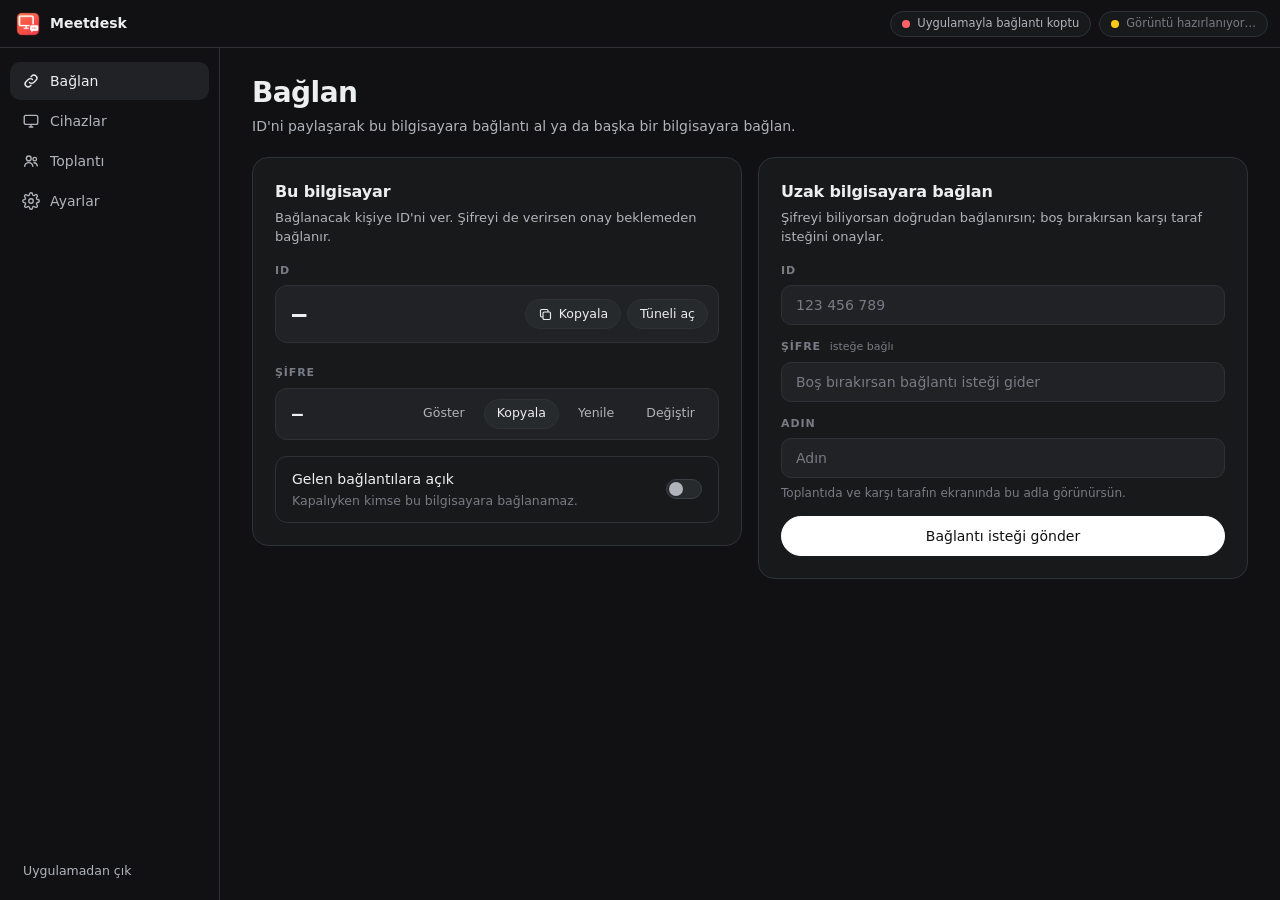
==== commit 4415b054: "Uygulama ikonu (Meetdesk: monitör + konuşma balonu): Windows exe'ye ikon ve sürüm bilgisi gömülür, M" ====
--- a/web/index.html
+++ b/web/index.html
@@ -4,6 +4,7 @@
   <meta charset="utf-8">
   <meta name="viewport" content="width=device-width, initial-scale=1">
   <title>Meetdesk</title>
+  <link rel="icon" href="icon.png">
   <link rel="stylesheet" href="style.css">
   <script src="titlebar.js"></script>
 </head>
@@ -277,7 +278,7 @@
                   <span class="row-hint">Kendi ID'ni seç (harfle başlar; küçük harf, rakam ve tire; 4-24 karakter) ya da rastgele yeni bir numara al. Eski ID ile artık bağlanılamaz.</span>
                 </span>
                 <div class="inline">
-                  <input id="renameInput" type="text" placeholder="ör. mustafa-pc" spellcheck="false" autocomplete="off" maxlength="24">
+                  <input id="renameInput" type="text" placeholder="ör. ofis-pc" spellcheck="false" autocomplete="off" maxlength="24">
                   <button class="small" type="submit">Kaydet</button>
                   <button class="small ghost" type="button" id="renameRandom">Rastgele</button>
                 </div>
--- a/web/style.css
+++ b/web/style.css
@@ -76,8 +76,8 @@
 }
 .brand { display: flex; align-items: center; gap: 10px; font-weight: 600; font-size: 15px; flex: none; }
 .logo {
-  width: 22px; height: 22px; border-radius: 7px;
-  background: linear-gradient(135deg, var(--brand), #ff8a5c);
+  width: 24px; height: 24px; flex: none;
+  background: url(icon.png) center / contain no-repeat;
 }
 .top-status { flex: 1; min-width: 0; display: flex; gap: 8px; justify-content: flex-end; flex-wrap: wrap; }
 .pill {
@@ -811,3 +811,95 @@
 body.panel .meet-col > .card:first-child { order: 1; }
 body.panel .chat-card { order: 2; }
 body.panel .meet-col > .card:last-child { order: 3; }
+
+/* =====================================================================
+   İzleme penceresi: simgeli üst çubuk, sağda katılımcılar + sohbet paneli.
+   ===================================================================== */
+
+body.viewer .vbar { flex-wrap: nowrap; gap: 10px; padding: 8px 12px; min-height: 52px; }
+body.viewer .vbar .vinfo { gap: 8px; min-width: 0; overflow: hidden; }
+body.viewer .vbar .title { font-size: 14px; }
+body.viewer .vbar .vctl { gap: 4px; }
+.vbtn {
+  height: 34px; padding: 0 11px; gap: 7px; border-radius: 10px;
+  background: transparent; border: 1px solid transparent; color: var(--muted);
+  position: relative; font-size: 13px;
+}
+.vbtn svg { width: 18px; height: 18px; flex: none; }
+.vbtn:hover { background: var(--surface); border-color: transparent; color: var(--text); }
+.vbtn.on { background: var(--surface-2); color: var(--text); }
+.vbtn.danger { color: var(--bad); }
+.vbtn.danger:hover { background: rgba(255, 99, 105, .1); border-color: transparent; }
+#drawBtn.on { background: var(--accent); color: #fff; border-color: var(--accent); }
+.vbadge {
+  position: absolute; top: 2px; right: 2px; min-width: 16px; height: 16px; padding: 0 4px;
+  border-radius: 9999px; background: var(--bad); color: #fff; font-size: 10px; font-weight: 700;
+  display: inline-flex; align-items: center; justify-content: center;
+}
+body.viewer .vset summary.vbtn { border: 1px solid transparent; background: transparent; }
+body.viewer .vset summary.vbtn::after { content: none; }
+body.viewer .vset[open] summary.vbtn, body.viewer .vset summary.vbtn:hover { background: var(--surface); color: var(--text); }
+.vset-pop { width: 320px; }
+.vgroup { padding: 10px 14px 4px; font-size: 10.5px; font-weight: 600; letter-spacing: .08em; text-transform: uppercase; color: var(--faint); }
+.vgroup + .vrow { border-top: 0; }
+.vrow + .vgroup { border-top: 1px solid var(--line); margin-top: 4px; }
+body.web .app-only { display: none; }
+.badge.info { background: rgba(59, 158, 255, .12); color: #8cc4ff; border-color: rgba(59, 158, 255, .4); }
+.callbar.info { background: rgba(59, 158, 255, .08); border-bottom-color: rgba(59, 158, 255, .35); }
+
+/* Orta genişlik: yalnızca simgeler (ipucu üzerine gelince) */
+@media (max-width: 1240px) {
+  body.viewer .vctl .vbtn .lbl { display: none; }
+  body.viewer .vctl .vbtn { width: 36px; padding: 0; }
+  body.viewer #muteBtn .lbl { display: inline; }
+  body.viewer #muteBtn { width: auto; padding: 0 10px; }
+}
+
+.vmain { flex: 1; min-height: 0; display: flex; position: relative; }
+.vmain .stage { flex: 1; min-width: 0; }
+.vside {
+  width: 320px; flex: none; display: flex; flex-direction: column; gap: 10px;
+  padding: 12px; background: var(--frame); border-left: 1px solid var(--line); min-height: 0;
+}
+.vside-head { display: flex; align-items: center; gap: 6px; }
+.vside-head .spacer { flex: 1; }
+.vside-head b { font-size: 14px; }
+.vside-head .icon { width: 30px; height: 30px; padding: 0; background: transparent; border-color: transparent; }
+.vside-sub { font-size: 10.5px; font-weight: 600; letter-spacing: .08em; text-transform: uppercase; color: var(--faint); border-top: 1px solid var(--line); padding-top: 10px; }
+.vpeople { list-style: none; margin: 0; padding: 0; display: flex; flex-direction: column; gap: 6px; max-height: 32%; overflow-y: auto; }
+.vpeople li { display: flex; align-items: center; gap: 9px; font-size: 13px; }
+.avatar.sm { width: 26px; height: 26px; font-size: 10.5px; border-width: 2px; }
+.vp-name { flex: 1; min-width: 0; overflow: hidden; text-overflow: ellipsis; white-space: nowrap; font-weight: 500; }
+.vp-meta { font-size: 11.5px; color: var(--faint); }
+.vside .chat-list { flex: 1; }
+.vside .chat-form input { height: 38px; }
+.vside .icon-btn { width: 38px; height: 38px; }
+
+.xfer {
+  position: fixed; left: 16px; bottom: 16px; z-index: 50; max-width: calc(100vw - 32px);
+  padding: 9px 14px; border-radius: 10px; font-size: 13px;
+  background: var(--surface-2); border: 1px solid var(--line-2); box-shadow: 0 10px 30px rgba(0, 0, 0, .4);
+}
+
+/* Sunum penceresi (başkasının paylaştığı ekran): toplantı araçları yok */
+body.stage-view #drawBtn, body.stage-view #fileBtnV, body.stage-view #callBtn, body.stage-view #chatBtn,
+body.stage-view #presentRow, body.stage-view #privSw, body.stage-view #followSw { display: none; }
+
+/* Dar ekran: yan panel tüm alanı kaplar */
+@media (max-width: 700px) {
+  .vside { position: fixed; inset: 0; z-index: 65; width: auto; border-left: 0; padding-top: calc(12px + env(safe-area-inset-top)); padding-bottom: calc(12px + env(safe-area-inset-bottom)); }
+  body.touch.menu-open .vbar .vctl .vbtn .lbl, body.menu-open .vbar .vctl .vbtn .lbl { display: inline; }
+  body.menu-open .vbar .vctl .vbtn { width: 100%; justify-content: flex-start; padding: 0 14px; height: 44px; background: var(--surface); }
+  body.menu-open .vset summary.vbtn { display: none; }
+}
+body.touch.menu-open .vbar .vctl .vbtn .lbl { display: inline; }
+body.touch.menu-open .vbar .vctl .vbtn { width: 100%; justify-content: flex-start; padding: 0 14px; height: 44px; background: var(--surface); }
+body.touch.menu-open .vset summary.vbtn { display: none; }
+body.touch.side-open .fabs { display: none; }
+.badge.people { color: var(--muted); border-color: var(--line-2); }
+.avatar { transition: box-shadow .15s; }
+.avatar.speaking { box-shadow: 0 0 0 3px var(--bg), 0 0 0 5px var(--ok); }
+.avatar.host { background: var(--surface-2); border-color: var(--line-2); }
+.avatar.host::before { content: ""; width: 12px; height: 8px; border: 2px solid var(--muted); border-radius: 2px; }
+#voiceRow.me-speaking .row-title::after { content: "konuşuyorsun"; margin-left: 8px; font-size: 11px; font-weight: 600; color: var(--ok); }
+body.panel .meet-grid { align-items: stretch; }
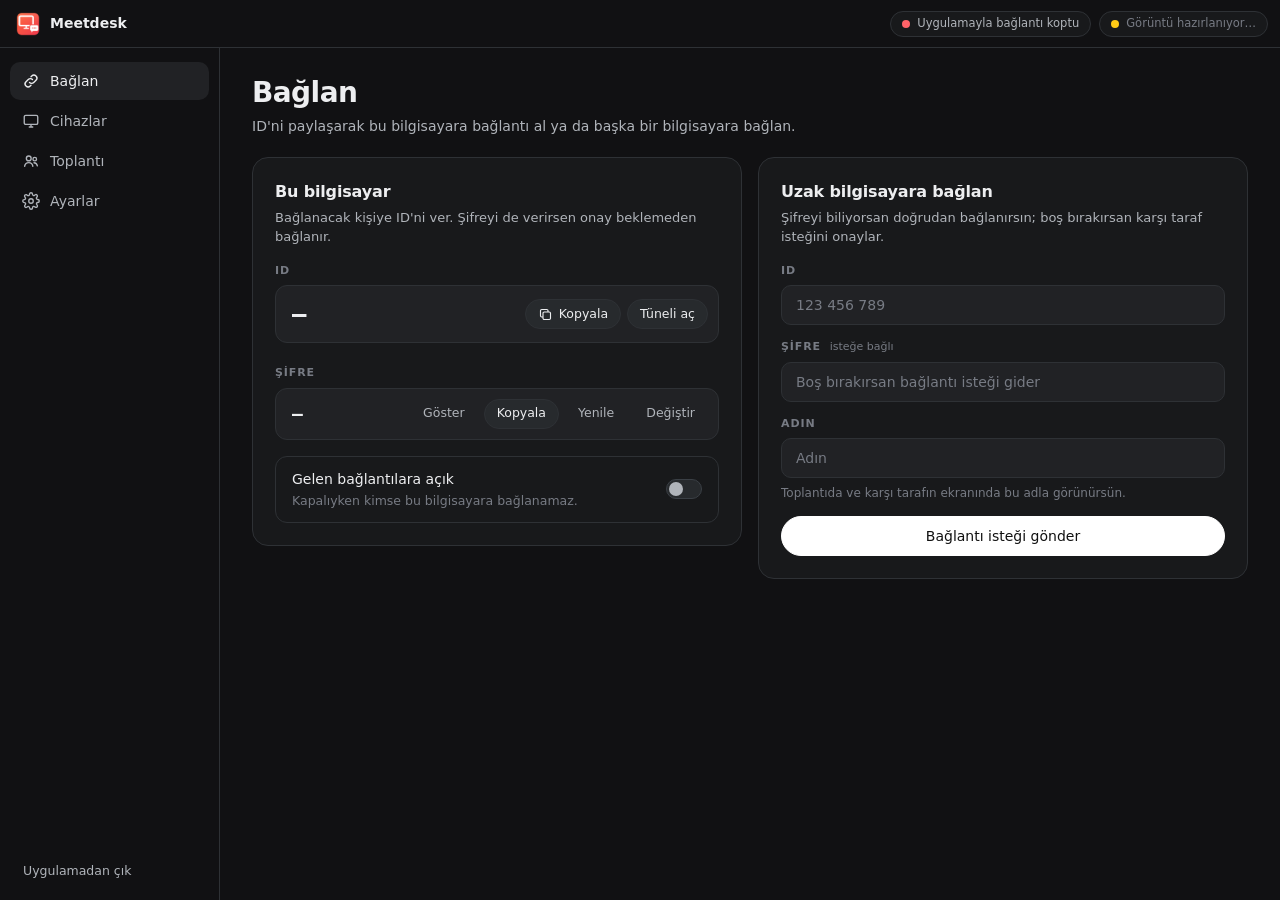
==== commit ed88c9ab: "Oturum paneli sekmeli (Kişiler / Sohbet / Araçlar), sayfa kaymaz, okunmamış mesaj sayısı sekmede; pa" ====
--- a/web/index.html
+++ b/web/index.html
@@ -187,9 +187,14 @@
             <button id="hReject" class="small">Reddet</button></span>
           </div>
 
+          <div class="ptabs" role="tablist" aria-label="Oturum">
+            <button type="button" role="tab" data-tab="people" class="on">Kişiler <b id="ptPeople" class="pt-count"></b></button>
+            <button type="button" role="tab" data-tab="chat">Sohbet <b id="ptChat" class="pt-count unread hidden"></b></button>
+            <button type="button" role="tab" data-tab="tools">Araçlar</button>
+          </div>
           <div class="meet-grid">
             <div class="meet-col">
-              <section class="card">
+              <section class="card" id="peopleCard">
                 <div class="card-head">
                   <div><h2 id="sessTitle">Bağlı olanlar</h2></div>
                   <button id="kick" class="danger small" type="button">Hepsini çıkar</button>
@@ -197,7 +202,7 @@
                 <ul id="sessList" class="people"></ul>
               </section>
 
-              <section class="card">
+              <section class="card" id="toolsCard">
                 <div class="card-head"><div><h2>Araçlar</h2></div></div>
                 <div class="rows">
                   <div class="row static" id="voiceRow">
@@ -240,7 +245,7 @@
               </section>
             </div>
 
-            <section class="card chat-card">
+            <section class="card chat-card" id="chatCard">
               <div class="card-head"><div><h2>Sohbet</h2></div></div>
               <div id="chatList" class="chat-list" aria-live="polite"></div>
               <form id="chatForm" class="chat-form" autocomplete="off">
@@ -294,7 +299,17 @@
                   <span class="row-title">Bilgisayar açılınca başlat</span>
                   <span class="row-hint">Oturum açınca Meetdesk arka planda başlar (saatin yanındaki simge); bilgisayarın başında olman gerekmez.</span>
                 </span>
-                <input type="checkbox" class="switch" id="autoStart">
+              <input type="checkbox" class="switch" id="autoStart">
+              </label>
+              <label class="row hidden" id="closeRow">
+                <span class="row-text">
+                  <span class="row-title">Pencereyi kapatınca</span>
+                  <span class="row-hint">Arka planda çalışırsa bağlantı almaya devam eder; saatin yanındaki simgeden açılır.</span>
+                </span>
+                <select id="closeMode" class="compact">
+                  <option value="bg">Arka planda çalışsın</option>
+                  <option value="quit">Uygulamadan çık</option>
+                </select>
               </label>
               <label class="row">
                 <span class="row-text">
--- a/web/style.css
+++ b/web/style.css
@@ -903,3 +903,32 @@
 .avatar.host::before { content: ""; width: 12px; height: 8px; border: 2px solid var(--muted); border-radius: 2px; }
 #voiceRow.me-speaking .row-title::after { content: "konuşuyorsun"; margin-left: 8px; font-size: 11px; font-weight: 600; color: var(--ok); }
 body.panel .meet-grid { align-items: stretch; }
+
+/* ---- sağ alttaki oturum paneli: sekmeli, sayfa kaymaz ---- */
+.ptabs { display: none; }
+body.panel .content { overflow: hidden; display: flex; flex-direction: column; padding: 10px 12px 12px; }
+body.panel .content > .page:not(.hidden) { flex: 1; min-height: 0; display: flex; flex-direction: column; width: 100%; }
+body.panel .page-head { margin-bottom: 8px; align-items: center; }
+body.panel .page-head h1 { font-size: 16px; }
+body.panel #sessionBox:not(.hidden) { flex: 1; min-height: 0; display: flex; flex-direction: column; gap: 8px; }
+body.panel .ptabs {
+  display: flex; gap: 4px; padding: 4px; border-radius: 12px; background: var(--frame); border: 1px solid var(--line); flex: none;
+}
+body.panel .ptabs button {
+  flex: 1; height: 32px; border-radius: 9px; border: 0; background: transparent; color: var(--muted); font-size: 13px; gap: 6px;
+}
+body.panel .ptabs button.on { background: var(--surface-2); color: var(--text); }
+.pt-count { min-width: 18px; height: 18px; padding: 0 5px; border-radius: 9999px; background: var(--surface); color: var(--muted); font-size: 11px; display: inline-flex; align-items: center; justify-content: center; }
+.pt-count.unread { background: var(--bad); color: #fff; }
+body.panel .meet-grid { flex: 1; min-height: 0; display: flex; flex-direction: column; }
+body.panel .meet-col { display: contents; }
+body.panel .meet-grid .card { display: none; }
+body.panel[data-tab=people] #peopleCard, body.panel[data-tab=tools] #toolsCard, body.panel[data-tab=chat] #chatCard {
+  display: flex; flex: 1; min-height: 0; height: auto; overflow-y: auto; position: static;
+}
+body.panel #chatCard { overflow: hidden; }
+body.panel .card-head h2 { font-size: 14px; }
+body.panel .person { padding: 8px 0; }
+body.panel .person-acts { width: 100%; justify-content: flex-end; }
+body.panel .banner { padding: 8px 10px; font-size: 12.5px; }
+body.panel #chatCard > .card-head, body.panel #toolsCard > .card-head { display: none; }
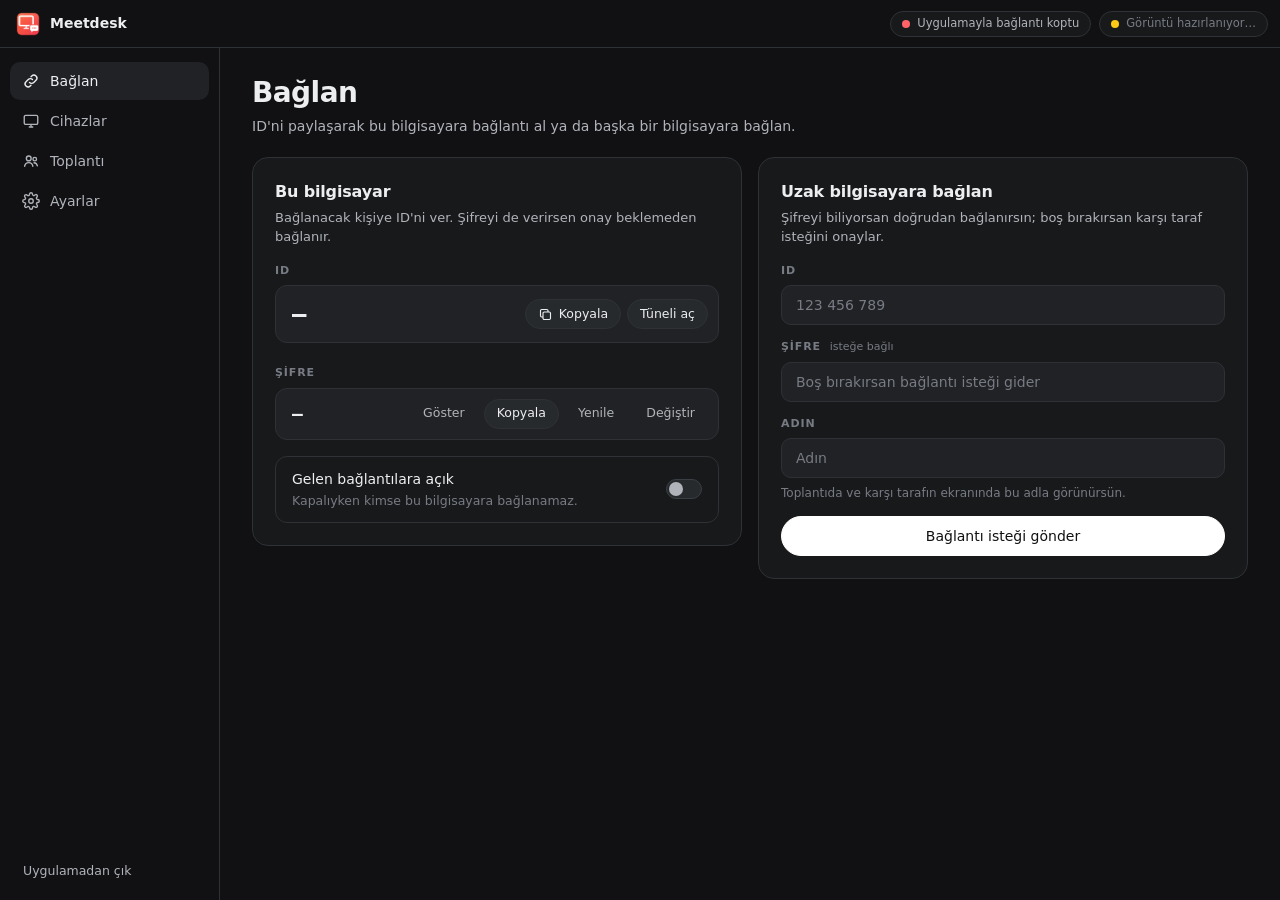
==== commit 33030a95: "Paylaşılan H.264 kodlayıcı: aynı monitörü aynı kalitede izleyen herkes için tek yakalama ve tek ffmp" ====
--- a/web/index.html
+++ b/web/index.html
@@ -222,6 +222,13 @@
                     </span>
                     <input type="checkbox" class="switch" id="privacySw">
                   </label>
+                  <div class="row static hide-only">
+                    <span class="row-text">
+                      <span class="row-title">Pencere gizle</span>
+                      <span class="row-hint" id="hideHint">Seçtiğin programlar bağlananlara karartılmış görünür; sen normal görürsün.</span>
+                    </span>
+                    <button class="small" id="hidePick" type="button">Seç</button>
+                  </div>
                   <div class="row static">
                     <span class="row-text">
                       <span class="row-title">Ekrandaki çizimler</span>
@@ -386,8 +393,9 @@
                   <option value="2">2 kişi</option>
                   <option value="3">3 kişi</option>
                   <option value="5">5 kişi</option>
-                  <option value="8">8 kişi</option>
                   <option value="10">10 kişi</option>
+                  <option value="20">20 kişi</option>
+                  <option value="30">30 kişi</option>
                 </select>
               </label>
               <label class="row">
@@ -405,6 +413,15 @@
               <p><b>Hayalet imleçle çalışanlar:</b> klasik uygulamalarda tıklama, yazı yazma, Enter / Backspace / ok tuşları, kaydırma.</p>
               <p><b>Çalışmayanlar:</b> tarayıcılar ve Electron uygulamaları, kısayollar, sürükleme, sağ tık menüleri, oyunlar, yönetici olarak çalışan programlar.</p>
             </details>
+          </section>
+
+          <section class="card hide-only">
+            <div class="card-head">
+              <div><h2>Bağlananlardan gizlenenler</h2><p>Bu programlar ve pencereler bağlananlara giden görüntüde karartılır; bu bilgisayarda normal görünür. Üstüne başka bir pencere gelirse o kısım görünür.</p></div>
+              <button class="small" id="hidePick2" type="button">Seç</button>
+            </div>
+            <div class="rows" id="hideList"></div>
+            <p class="muted small-note hidden" id="hideEmpty">Henüz gizlenen bir şey yok.</p>
           </section>
 
           <section class="card" id="adminSection">
@@ -450,6 +467,23 @@
     </div>
   </div>
 
+  <div id="hideModal" class="modal hidden">
+    <div class="dialog hide-dialog" role="dialog" aria-labelledby="hideTitle">
+      <h3 id="hideTitle">Bağlananlardan gizle</h3>
+      <p class="muted">Seçtiğin pencereler bağlananlara karartılmış görünür, sen normal görürsün. Tarayıcıda açtığın bir site için başlığında geçen kelimeyi yaz.</p>
+      <form id="hideWordForm" class="hide-word" autocomplete="off">
+        <input id="hideWord" type="text" maxlength="200" placeholder="Başlığında şu geçenler, ör. WhatsApp">
+        <button class="small" type="submit">Ekle</button>
+      </form>
+      <div id="hideWords" class="chips"></div>
+      <div class="rows hide-pick" id="hideApps"></div>
+      <div class="dialog-actions">
+        <button id="hideRefresh" type="button">Yenile</button>
+        <button id="hideDone" class="primary" type="button">Tamam</button>
+      </div>
+    </div>
+  </div>
+
   <div id="toast" class="toast"></div>
   <script src="rtc.js"></script>
   <script src="app.js"></script>
--- a/web/style.css
+++ b/web/style.css
@@ -727,11 +727,13 @@
   display: grid; place-items: center; font-size: 12.5px; font-weight: 700; color: #fff;
   background: color-mix(in srgb, var(--c) 30%, transparent); border: 2px solid var(--c);
 }
-.who { flex: 1; min-width: 120px; }
+.who { flex: 1 1 160px; min-width: 0; }
 .who-name { font-weight: 600; display: flex; align-items: center; gap: 8px; overflow-wrap: anywhere; }
-.who-meta { font-size: 12px; color: var(--faint); font-family: var(--mono); }
+.who-meta { font-size: 12px; color: var(--faint); font-family: var(--mono); display: flex; min-width: 0; white-space: pre; }
+.who-addr { overflow: hidden; text-overflow: ellipsis; white-space: nowrap; min-width: 0; }
+.who-time { flex: none; }
 .tag.ok { background: rgba(61, 214, 140, .14); color: var(--ok); }
-.ctl-toggle { display: flex; align-items: center; gap: 8px; font-size: 12.5px; color: var(--muted); cursor: pointer; }
+.ctl-toggle { flex: none; display: flex; align-items: center; gap: 8px; font-size: 12.5px; color: var(--muted); cursor: pointer; }
 .person-acts { display: flex; gap: 2px; }
 .recv { border-top: 1px solid var(--line); padding-top: 12px; }
 .recv-list { list-style: none; margin: 0; padding: 0; }
@@ -932,3 +934,31 @@
 body.panel .person-acts { width: 100%; justify-content: flex-end; }
 body.panel .banner { padding: 8px 10px; font-size: 12.5px; }
 body.panel #chatCard > .card-head, body.panel #toolsCard > .card-head { display: none; }
+
+/* panelde yatay kaydırma olmasın: kişi satırı = avatar + ad/adres (kısalır) + kontrol; altta işlemler */
+body.panel .content, body.panel .card, body.panel .meet-grid .card { overflow-x: hidden; }
+body.panel .person { gap: 10px; }
+body.panel .who { flex: 1 1 0; }
+
+/* ---- programları gizle ---- */
+body.no-hide .hide-only { display: none !important; }
+.hide-dialog { max-width: 520px; display: flex; flex-direction: column; max-height: calc(100dvh - 32px); }
+.hide-pick { overflow-y: auto; min-height: 0; flex: 1 1 auto; margin-top: 12px; }
+.hide-pick .row-title, #hideList .row-title { display: block; white-space: nowrap; overflow: hidden; text-overflow: ellipsis; }
+.hide-pick .row-text, #hideList .row-text { flex: 1; }
+.small-note { font-size: 13px; margin: 0; }
+
+.hide-word { display: flex; gap: 8px; margin-top: 12px; }
+.hide-word input { flex: 1; min-width: 0; }
+.chips { display: flex; flex-wrap: wrap; gap: 6px; }
+.chips:not(:empty) { margin-top: 10px; }
+.chip { display: inline-flex; align-items: center; gap: 4px; height: 28px; padding: 0 4px 0 10px; border-radius: 9999px; background: var(--surface-2); border: 1px solid var(--line); font-size: 13px; max-width: 100%; }
+.chip-x { width: 22px; height: 22px; padding: 0; border: 0; border-radius: 50%; background: transparent; color: var(--muted); font-size: 15px; line-height: 1; }
+.chip-x:hover { background: var(--surface); color: var(--text); }
+.hide-group + .hide-group { border-top: 1px solid var(--line); }
+.hide-pick .row + .row { border-top: 0; }
+.hide-pick .hide-prog .row-title { font-weight: 600; }
+.hide-pick .hide-win { padding-left: 32px; padding-top: 8px; padding-bottom: 8px; }
+.hide-pick .hide-win .row-title { font-weight: 400; color: var(--muted); }
+.hide-pick .hide-win .row-hint { display: none; }
+.hide-pick .hide-group { padding-bottom: 4px; }
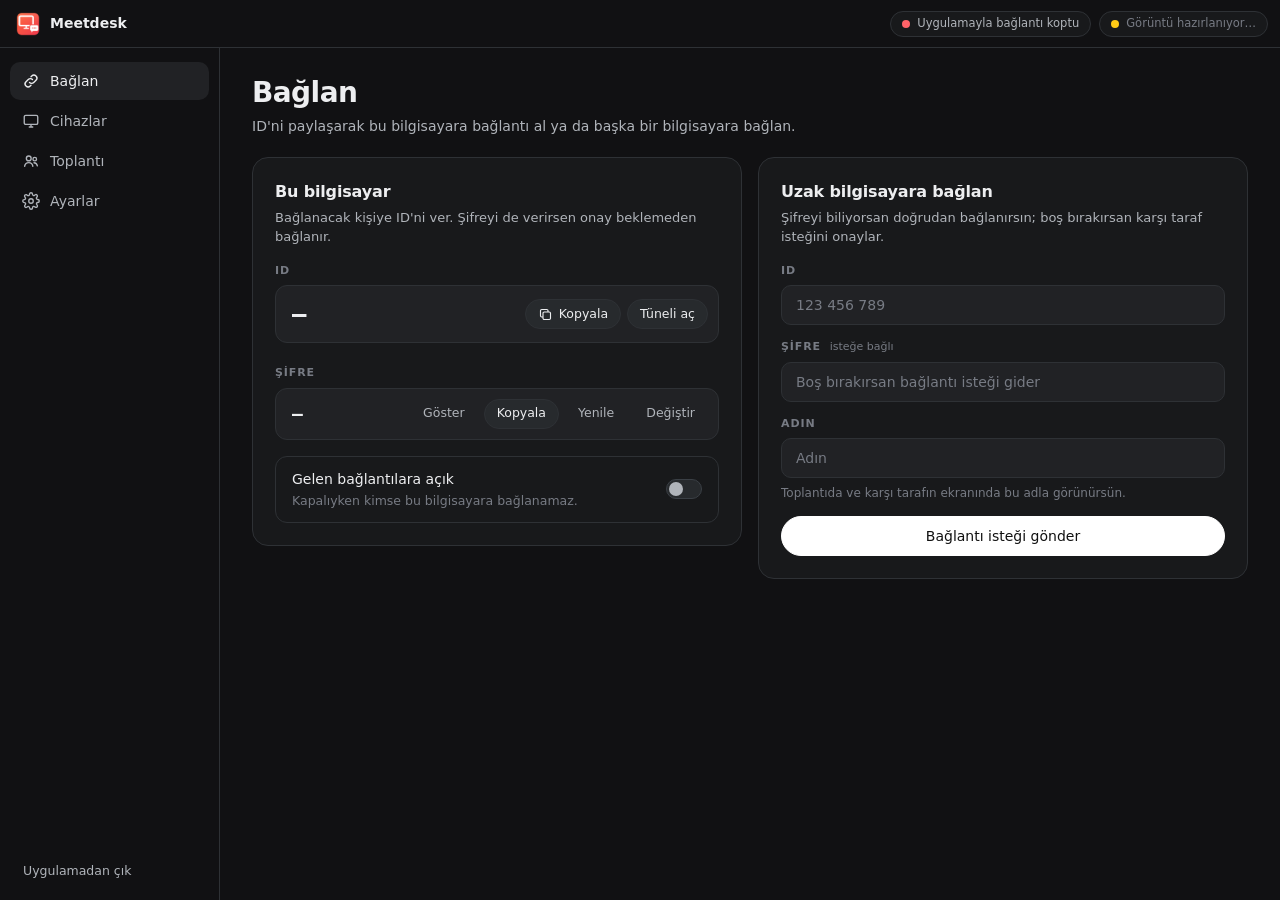
==== commit ce1fbddd: "Çizim ve işaret izni: bağlananlar varsayılan olarak çizemez, izin ister; panelde 'İzin ver / Reddet'" ====
--- a/web/index.html
+++ b/web/index.html
@@ -186,6 +186,8 @@
             <span class="call-btns"><button id="hAccept" class="primary small">Kabul et</button>
             <button id="hReject" class="small">Reddet</button></span>
           </div>
+
+          <div id="askBox" class="asks"></div>
 
           <div class="ptabs" role="tablist" aria-label="Oturum">
             <button type="button" role="tab" data-tab="people" class="on">Kişiler <b id="ptPeople" class="pt-count"></b></button>
@@ -385,6 +387,13 @@
               </label>
               <label class="row">
                 <span class="row-text">
+                  <span class="row-title">Ekrana çizim ve işaret etme</span>
+                  <span class="row-hint">Kapalıyken bağlananlar çizmek için izin ister; izni kişi bazında Toplantı'dan verebilirsin.</span>
+                </span>
+                <input type="checkbox" class="switch" id="allowDraw">
+              </label>
+              <label class="row">
+                <span class="row-text">
                   <span class="row-title">Aynı anda bağlanabilecek kişi</span>
                   <span class="row-hint">Toplantı için: herkes aynı ekranı görür, sohbet eder, ekrana çizer.</span>
                 </span>
--- a/web/style.css
+++ b/web/style.css
@@ -962,3 +962,17 @@
 .hide-pick .hide-win .row-title { font-weight: 400; color: var(--muted); }
 .hide-pick .hide-win .row-hint { display: none; }
 .hide-pick .hide-group { padding-bottom: 4px; }
+
+/* izin gerektiren düğme (ör. çizim): kilitli görünür, tıklayınca izin istenir */
+.vbtn.locked { opacity: .55; }
+.vbtn.locked::after { content: ""; position: absolute; top: 6px; right: 6px; width: 7px; height: 7px; border-radius: 50%; background: var(--warn); }
+.vbtn { position: relative; }
+
+/* kişi satırı: Kontrol ve Çizim anahtarları alt alta */
+.ctl-col { display: flex; flex-direction: column; gap: 6px; align-items: flex-end; flex: none; }
+.ctl-col .ctl-toggle { justify-content: flex-end; }
+/* izin istekleri */
+.asks { display: flex; flex-direction: column; gap: 8px; }
+.asks:empty { display: none; }
+.banner.ask { background: rgba(255, 202, 22, .08); border-color: rgba(255, 202, 22, .35); }
+.ask-text { min-width: 0; overflow-wrap: anywhere; }
